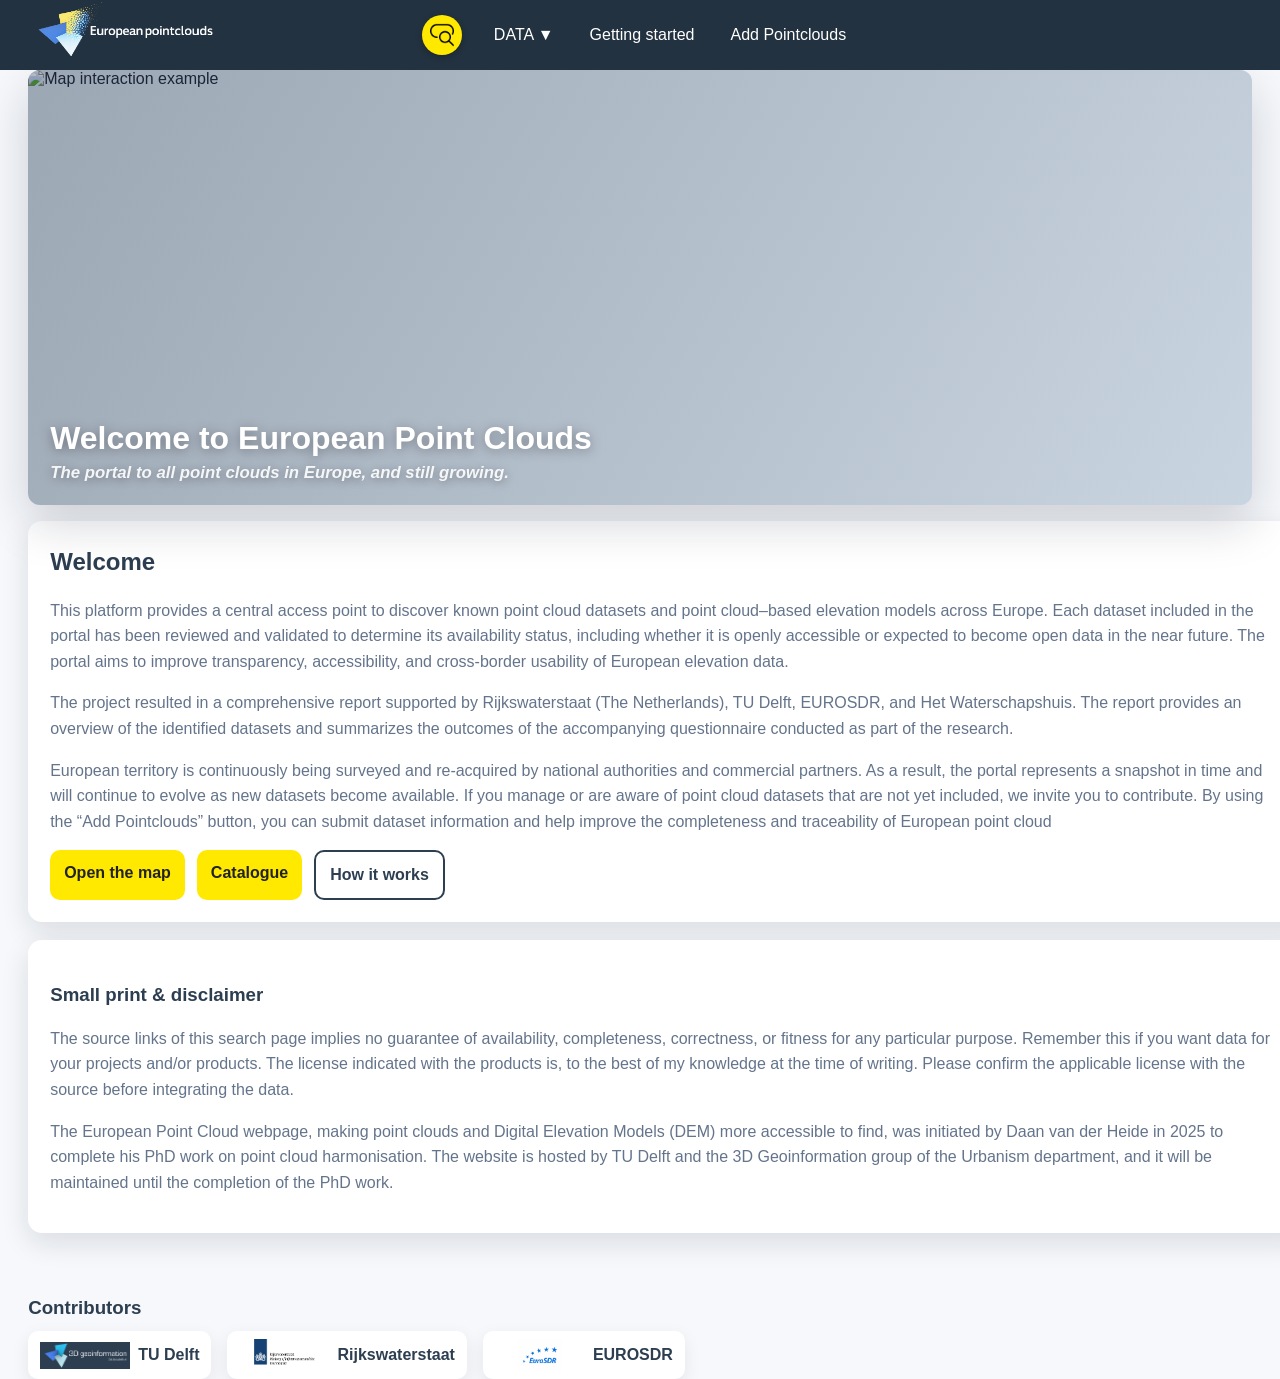
==== website/index.html @ 4a9b35ea "Update data catlogue Teh data catalogue page is now functioning" ====
<!DOCTYPE html>
<html lang="nl">
<head>
  <meta charset="UTF-8">
  <meta name="viewport" content="width=device-width, initial-scale=1">
  <title>European Point Clouds - Home</title>
  <link rel="icon" type="image/x-icon" href="assets/images/european_pointclouds_icon.ico">
  <link rel="stylesheet" href="assets/css/styles.css">
</head>
<body class="home-page">
  <div id="tabs">
    <div id="tab-left">
      <a id="tab-title" href="index.html" aria-label="European Point Clouds">
        <img class="tab-title-logo" src="assets/images/logo_website.png" alt="European Point Clouds">
      </a>
    </div>
    <div id="tab-buttons">
      <div id="tab-search">
        <button id="tocSearchToggle" aria-label="Open search"></button>
        <input id="tocSearch" placeholder="Search for a point cloud in a country, province or city" />
      </div>
      <button id="tab-data">DATA ▼</button>
      <a id="tab-info" href="getting-started.html">Getting started</a>
      <a id="tab-help" href="contribute.html" target="_blank" rel="noopener noreferrer" title="fill in the MSForm and help us grow">Add Pointclouds</a>
    </div>
    <div id="mobile-controls" aria-label="Mobile navigation controls">
      <button id="mobileMenuToggle" aria-label="Open navigation menu"></button>
      <button id="mobileSearchToggle" aria-label="Open search"></button>
    </div>
    <div id="mobileMenu">
      <a href="catalogue.html">Data</a>
      <a href="getting-started.html">Getting started</a>
      <a href="contribute.html" target="_blank" rel="noopener noreferrer">Add Pointclouds</a>
    </div>
    <div id="mobileSearchOverlay" aria-hidden="true">
      <div id="mobileSearchCard">
        <p>Start search for clouds</p>
        <input id="mobileSearchInput" type="text" placeholder="Start search for clouds" autocomplete="off" />
        <div id="mobileSearchHint"></div>
      </div>
    </div>
  </div>
  <div id="dataMenu">
    <a href="map.html?skipIntro=1">PC on the map</a>
    <a href="catalogue.html">PC in the catalogue</a>
  </div>

  <section class="hero">
    <div class="banner" aria-label="Image carousel">
      <img id="bannerImage" src="assets/images/Banner_index/Helmond_AHN5.png" alt="Map interaction example">
      <div class="banner-overlay">
        <div>
          <h1 class="banner-title">Welcome to European Point Clouds</h1>
          <p class="banner-subtitle">The portal to all point clouds in Europe, and still growing.</p>
        </div>
      </div>
      <div class="banner-dots" id="bannerDots"></div>
      <div class="banner-controls">
        <button id="bannerPrev" aria-label="Previous image">Prev</button>
        <button id="bannerNext" aria-label="Next image">Next</button>
      </div>
    </div>
  </section>

  <section class="content">
    <div class="card">
      <h2>Welcome</a></h2>
      <p class="muted">
    This platform provides a central access point to discover known point cloud datasets and point cloud–based elevation models across Europe.

    Each dataset included in the portal has been reviewed and validated to determine its availability status, including whether it is openly accessible or expected to become open data in the near future. The portal aims to improve transparency, accessibility, and cross-border usability of European elevation data.
 <p class="muted">
    The project resulted in a comprehensive report supported by Rijkswaterstaat (The Netherlands), TU Delft, EUROSDR, and Het Waterschapshuis. The report provides an overview of the identified datasets and summarizes the outcomes of the accompanying questionnaire conducted as part of the research.
         </p> <p class="muted">
    European territory is continuously being surveyed and re-acquired by national authorities and commercial partners. As a result, the portal represents a snapshot in time and will continue to evolve as new datasets become available.

    If you manage or are aware of point cloud datasets that are not yet included, we invite you to contribute. By using the “Add Pointclouds” button, you can submit dataset information and help improve the completeness and traceability of European point cloud

      </p>
      <div class="cta-row">
        <a class="cta" href="map.html?skipIntro=1">Open the map</a>
        <a class="cta" href="catalogue.html">Catalogue</a>
        <a class="cta secondary" href="getting-started.html">How it works</a>
      </div>
    </div>

    <div class="card">
      <h3>Small print &amp; disclaimer</h3>
      <p class="muted">
        The source links of this search page implies no guarantee of availability, completeness, correctness, or fitness for any
        particular purpose. Remember this if you want data for your projects and/or products. The license indicated with the
        products is, to the best of my knowledge at the time of writing. Please confirm the applicable license with the
        source before integrating the data.
      </p>
      <p class="muted">
        The European Point Cloud webpage, making point clouds and Digital Elevation Models (DEM) more accessible to find,
        was initiated by Daan van der Heide in 2025 to complete his PhD work on point cloud harmonisation. The website is
        hosted by TU Delft and the 3D Geoinformation group of the Urbanism department, and it will be maintained until the
        completion of the PhD work.
      </p>
    </div>
  </section>

  <section class="partners">
    <h3>Contributors</h3>
    <div class="partners-row">
      <a href="https://3d.bk.tudelft.nl/" target="_blank" rel="noopener noreferrer">
        <img src="assets/images/logo_tudelft.png" alt="TU Delft">
        <span>TU Delft</span>
      </a>
      <a href="https://www.rijkswaterstaat.nl/" target="_blank" rel="noopener noreferrer">
        <img src="assets/images/logo_rws.png" alt="Rijkswaterstaat">
        <span>Rijkswaterstaat</span>
      </a>
      <a href="https://www.eurosdr.net/" target="_blank" rel="noopener noreferrer">
        <img src="assets/images/logo_eurosdr.png" alt="EuroSDR">
        <span>EUROSDR</span>
      </a>
    </div>
  </section>

  <script src="assets/js/scripts.js"></script>
</body>
</html>
---- website/assets/css/styles.css ----
html,
body {
  height: 100%;
  margin: 0;
  font-family: 'Roboto', sans-serif;
  background: #f6f8fb;
}

body.home-page {
  background: #f6f8fb;
}

#toc,
#sidebar,
#helpModal,
#infoPanel {
  top: 70px;
  /* overal gelijk */
}

.panel {
  position: fixed;
  top: 48px;
  right: 12px;
  background: #2c3e50;
  color: #fff;
  padding: 16px;
  border-radius: 8px;
  box-shadow: 0 4px 20px rgba(0, 0, 0, 0.3);
  overflow-y: auto;
  display: none;
  z-index: 1001;
}

#logo-container {
  position: fixed;
  top: 12px;
  left: 12px;
  z-index: 2000;
}

#logo {
  height: 48px;
  width: auto;
}

#logo-bar {
  position: fixed;
  top: 12px;
  left: 12px;
  z-index: 2000;
  display: flex;
  align-items: center;
  gap: 12px;
  background: #233240;
  padding: 8px 12px;
  border-radius: 8px;
  box-shadow: 0 4px 20px rgba(0, 0, 0, 0.3);
}

/* Visibility utility classes */
.show {
  display: block !important;
}

.hide {
  display: none !important;
}

/* TOC specific styles */
#toc-country {
  display: block;
}

#toc-region {
  display: none;
}

/* Divider lines - controlled by JavaScript */
#dividerLine {
  display: none;
}

#regionDividerLine {
  display: none;
}


#regionFilterBtns {
  margin-bottom: 14px;
}

#regionOverviewBtn {
  margin-top: 18px;
}

/* Category color spans */
.category-region {
  color: #A7C1D9;
  font-weight: bold;
}

.category-pointcloud {
  color: #A9B689;
  font-weight: bold;
}

.category-dem {
  color: #D4602A;
  font-weight: bold;
}

.category-no-info {
  color: #ffcccc;
  font-weight: bold;
  background: #2c3e50;
  padding: 8px 12px;
  border-radius: 8px;
  box-shadow: 0 4px 20px rgba(0, 0, 0, 0.3);
}

/* Fullscreen background overlay */
#introModal {
  display: flex;
  justify-content: center;
  align-items: center;
  flex-direction: column;
  position: fixed;
  top: 0;
  left: 0;
  width: 100vw;
  height: 100vh;
  background: rgba(44, 62, 80, 0.85);
  z-index: 2000;
}

/* White content box inside the modal */
#introModal .intro-content {
  background: #fff;
  color: #2c3e50;
  padding: 24px;
  border-radius: 12px;
  max-width: 600px;
  width: 90%;
  line-height: 1.5;
  box-shadow: 0 8px 40px rgba(0, 0, 0, 0.4);
  overflow-y: auto;
  max-height: 80vh;
}

#introModal h3 {
  margin-top: 0;
}

#introModal h4 {
  margin-top: 1em;
}

#introModal button {
  display: inline-block;
  /* button only as wide as content */
  margin: 16px auto 0 auto;
  /* auto left/right centers it */
  text-align: center;
  /* make sure text stays centered */
  padding: 10px 20px;
  font-size: 1rem;
  font-weight: bold;
  background: #ffe900;
  border: none;
  border-radius: 8px;
  cursor: pointer;
  transition: background 0.2s ease;
}

#introModal button:hover {
  background: #ffef33;
}

#toc {
  display: none !important;
  position: fixed;
  left: 0;
  width: 370px;
  background: #2c3e50;
  color: #fff;
  padding: 24px 20px 24px 24px;
  border-radius: 0 14px 14px 0;
  z-index: 1002;
  box-shadow: 0 4px 20px rgba(0, 0, 0, 0.3);
  max-height: calc(90vh - 70px);
  /* limits height relative to window */
  overflow-y: auto;
  /* enables scrolling */
  box-sizing: border-box;
  /* padding stays inside width */
}

/* Logos inside the TOC */
#toc-logos {
  display: flex;
  justify-content: flex-start;
  align-items: center;
  gap: 12px;
  margin-bottom: 16px;
}

#toc-logos img {
  height: 36px;
  width: auto;
  cursor: pointer;
  transition: transform 0.2s ease;
}

#toc-logos img#logo {
  height: 48px;
  /* bigger site logo */
  margin-right: 12px;
}

#helpModal {
  width: 25%;
  max-height: calc(90vh - 48px);
  right: 12px;
  top: 70px;
  background: #2c3e50;
  /* <-- witte achtergrond */
  color: #fff;
  /* tekst zwart maken */
  padding: 24px;
  /* wat lucht rondom */
  border-radius: 12px;
  box-shadow: 0 8px 40px rgba(0, 0, 0, 0.3);
}

#helpModal a {
  color: #fff;
  /* wit */
  font-weight: bold;
  /* vetgedrukt */
  text-decoration: underline;
}

#helpModal a:visited,
#helpModal a:active,
#helpModal a:hover {
  color: #fff;
  /* blijft wit in alle staten */
}

#contributors-label {
  font-size: 0.75rem;
  /* kleiner */
  color: #fff;
  /* wit */
  text-align: center;
  /* netjes onder de logo’s */
  margin-top: 4px;
  /* beetje ruimte erboven */
  opacity: 0.8;
  /* iets subtieler */
}

#toc-logos img:hover {
  transform: scale(1.1);
}

#toc h2 {
  font-size: 2.2rem;
  margin-top: 0;
  margin-bottom: 14px;
  text-align: center;
}

#toc input {
  width: 100%;
  border-radius: 8px;
  margin-bottom: 20px;
  padding: 12px;
  font-size: 1.1rem;
  background: #fff;
  color: #222;
  border: none;
  outline: none;
  font-family: inherit;
  box-sizing: border-box;
}

#toc h3 {
  margin: 8px 0 18px 0;
  font-size: 1.2rem;
  font-weight: bold;
  color: #ffe900;
  letter-spacing: 0.02em;
  text-align: center;
  /* titel in het midden */
}

.legend-categories {
  display: none;
  flex-wrap: nowrap;
  /* alle vier op één rij */
  gap: 12px;
  /* gelijke ruimte ertussen */
  margin-bottom: 22px;
}

.legend-btn {
  flex: 1;
  /* alle knoppen even breed */
  display: flex;
  flex-direction: column;
  /* kleur boven, tekst eronder */
  align-items: center;
  /* alles gecentreerd */
  justify-content: center;
  gap: 6px;
  /* ruimte tussen kleur en tekst */
  font-size: 1rem;
  font-weight: 600;
  padding: 12px 0;
  border-radius: 8px;
  border: none;
  cursor: pointer;
  background: #242a34;
  color: #fff;
  outline: 2px solid transparent;
  transition: background 0.15s, outline 0.15s;
}

.legend-btn.active,
.legend-btn:focus {
  background: #444;
  outline: 2px solid #ffe900;
}

.legend-btn[data-color]::before {
  content: "";
  width: 20px;
  height: 20px;
  border-radius: 4px;
  background: var(--cat-color, #bbb);
  border: 2px solid #fff;
  box-shadow: 0 0 0 1px #111;
}

.legend-btn:hover::before {
  border-color: #ffe900;
  /* Rijkswaterstaat-geel */
}

.legend-btn.home-btn {
  flex-direction: column;
  gap: 4px;
}

.legend-btn.home-btn::before {
  content: "🏠";
  /* huis-icoon, kan je ook vervangen door een img */
  font-size: 1.4rem;
  line-height: 1;
}

.legend-btn.region-btn::before {
  content: "";
  width: 24px;
  height: 24px;
}

.overview-btn {
  display: block;
  width: 100%;
  /* volle breedte van de TOC */
  text-align: center;
  /* tekst in het midden */
  background: #ffe900;
  color: #333;
  font-weight: bold;
  border-radius: 8px;
  padding: 10px 0;
  /* horizontaal padding eruit, zodat het smal blijft */
  border: none;
  cursor: pointer;
  transition: background 0.12s;
  box-sizing: border-box;
}

.legend-btn.overview-home-btn {
  background: #ffe900;
  color: #333;
  font-weight: bold;
}

.legend-btn.overview-home-btn:hover {
  background: #ffef33;
}

.overview-btn:hover {
  background: #ffe666;
}

.divider {
  border-top: 2px dashed #ffe900;
  margin: 22px 0 10px 0;
  text-align: center;
  position: relative;
  font-size: 1rem;
  color: #ffe900;
  letter-spacing: 0.04em;
  opacity: 0.95;
}

.country-list {
  margin: 0;
  padding: 0;
  list-style: none;
  overflow: hidden;
}

.country-item {
  background: rgba(255, 255, 255, 0.08);
  color: #fff;
  margin-bottom: 8px;
  padding: 10px 14px;
  border-radius: 7px;
  font-size: 1.08rem;
  cursor: pointer;
  border-left: 6px solid var(--cat-color, #ffe900);
  opacity: 0;
  max-height: 0;
  transition: all 0.55s cubic-bezier(0.77, 0, 0.175, 1);
  transform: translateY(-20px);
}

.country-item.show {
  opacity: 1;
  max-height: 48px;
  transform: translateY(0);
}

#sidebar {
  right: 12px;
  left: auto;
  width: 40vw;
  min-width: 340px;
  max-width: 800px;
  max-height: calc(90vh - 48px);
  background: #2c3e50;
  color: #fff;
  padding: 24px;
  border-radius: 12px;
  box-shadow: 0 8px 40px rgba(0, 0, 0, 0.40);
  overflow-y: auto;
  display: none;
  z-index: 1002;
  font-size: clamp(0.86rem, 1.1vw, 1.1rem);
  box-sizing: border-box;
}

#sidebar-close {
  position: absolute;
  top: 8px;
  right: 10px;
  width: 30px;
  height: 30px;
  border: 0;
  border-radius: 50%;
  background: rgba(255, 255, 255, 0.15);
  color: #fff;
  font-size: 24px;
  line-height: 1;
  cursor: pointer;
  z-index: 2;
  pointer-events: auto;
}

#sidebar-close:hover {
  background: rgba(255, 255, 255, 0.25);
}

#sidebar a {
  color: #fff;
  font-weight: bold;
  text-decoration: underline;
  word-break: break-all;
}

#sidebar-header {
  display: flex;
  justify-content: space-between;
  align-items: center;
  margin-bottom: 12px;
  position: relative;
}

#sidebar-header h3 {
  margin: 0;
  font-weight: bold;
  font-size: 20px;
  color: white;
  flex: 1 1 auto;
  line-height: 1.2;
  overflow: hidden;
  text-overflow: ellipsis;
  white-space: nowrap;
}

.info-banner {
  position: relative;
  border-radius: 10px;
  overflow: hidden;
  margin-bottom: 12px;
  background: #1f2937;
}

.info-banner::after {
  content: "";
  position: absolute;
  inset: 0;
  background: linear-gradient(to top, rgba(0, 0, 0, 0.58), rgba(0, 0, 0, 0.12) 55%, rgba(0, 0, 0, 0.08));
  pointer-events: none;
}

.info-banner .info-banner-flag {
  display: block;
  width: 100%;
  height: 170px;
  object-fit: fill;
  object-position: center;
  background: transparent;
}

.info-banner-title {
  position: absolute;
  left: 14px;
  right: 14px;
  bottom: 12px;
  z-index: 1;
  color: #fff;
  font-size: clamp(1rem, 1.1vw + 0.7rem, 1.35rem);
  font-weight: 800;
  line-height: 1.2;
  text-shadow: 0 2px 6px rgba(0, 0, 0, 0.6);
}

.info-banner-nav {
  position: absolute;
  inset: 0;
  display: flex;
  align-items: center;
  justify-content: space-between;
  padding: 0 10px;
  z-index: 2;
  pointer-events: none;
}

.info-banner-btn {
  width: 36px;
  height: 36px;
  border-radius: 999px;
  border: 1px solid rgba(255, 255, 255, 0.35);
  background: rgba(0, 0, 0, 0.34);
  color: #fff;
  font-size: 26px;
  line-height: 1;
  display: inline-flex;
  align-items: center;
  justify-content: center;
  cursor: pointer;
  pointer-events: auto;
  backdrop-filter: blur(2px);
}

.info-banner-btn:hover {
  background: rgba(0, 0, 0, 0.5);
}

#info .info-intro {
  margin: 0 0 12px;
  color: #d8e2ee;
  line-height: 1.5;
}

#info .info-intro p {
  margin: 0;
}

#info .info-sections {
  display: grid;
  gap: 10px;
  grid-template-columns: repeat(2, minmax(0, 1fr));
}

#info .info-card:last-child {
  grid-column: 1 / -1;
}

#info .info-card {
  background: linear-gradient(180deg, rgba(255, 255, 255, 0.08), rgba(255, 255, 255, 0.04));
  border: 1px solid rgba(255, 255, 255, 0.12);
  border-radius: 12px;
  padding: 10px 12px;
}

#info .info-card h4 {
  margin: 0 0 8px;
  font-size: clamp(0.78rem, 0.95vw, 0.98rem);
  color: #f1f6ff;
}

#info .info-row {
  display: flex;
  align-items: center;
  justify-content: space-between;
  gap: 10px;
  padding: 7px 0;
  border-top: 1px solid rgba(255, 255, 255, 0.1);
}

#info .info-row:first-of-type {
  border-top: 0;
  padding-top: 0;
}

#info .info-row span {
  color: #b7c7d8;
  font-weight: 600;
  font-size: clamp(0.76rem, 0.9vw, 1rem);
}

#info .info-row strong {
  color: #ffffff;
  font-weight: 700;
  text-align: right;
  font-size: clamp(0.76rem, 0.9vw, 1rem);
}

#info .info-year-nav {
  display: flex;
  align-items: center;
  justify-content: flex-end;
  gap: 8px;
  margin-bottom: 8px;
}

#info .info-year-btn {
  width: 28px;
  height: 28px;
  border: 1px solid rgba(255, 255, 255, 0.26);
  border-radius: 999px;
  background: rgba(255, 255, 255, 0.08);
  color: #fff;
  cursor: pointer;
  line-height: 1;
  font-size: 18px;
}

#info .info-year-btn:hover {
  background: rgba(255, 255, 255, 0.16);
}

#info .info-year-label {
  font-weight: 700;
  color: #fff;
  min-width: 48px;
  text-align: center;
}

#info .type-pillset {
  display: flex;
  flex-wrap: wrap;
  justify-content: flex-end;
  gap: 6px;
  max-width: 100%;
}

#info .type-pill {
  display: inline-flex;
  align-items: center;
  justify-content: center;
  padding: 0;
  width: auto !important;
  height: auto !important;
  border-radius: 0 !important;
  background: transparent !important;
  border: 0 !important;
  box-shadow: none !important;
}

#info .type-icon {
  width: 53px;
  height: 53px;
  object-fit: contain;
  display: block;
}

@media (max-width: 760px) {
  #info .info-sections {
    grid-template-columns: 1fr;
  }

  #info .info-card:last-child {
    grid-column: auto;
  }
}

#map {
  position: absolute;
  top: 0;
  right: 0;
  bottom: 0;
  left: 0;
}

#tabs {
  display: flex;
  align-items: center;
  justify-content: center;
  gap: 16px;
  background: #233240;
  padding: 15px 16px;
  position: fixed;
  top: 0;
  width: 100%;
  z-index: 1003;
  box-sizing: border-box;
  flex-wrap: nowrap;
}

#tab-left {
  display: flex;
  align-items: center;
  gap: 12px;
  flex: 0 0 auto;
  min-width: 0;
  position: absolute;
  left: 16px;
}

#tab-title {
  color: #fff;
  font-size: 1.4rem;
  font-weight: bold;
  white-space: nowrap;
  font-style: italic;
  flex: 0 0 auto;
  text-decoration: none;
  display: inline-flex;
  align-items: center;
  line-height: 1;
  height: 55px;
}

.tab-title-logo {
  display: block;
  width: 200px;
  height: auto;
}

#tab-title.hidden {
  visibility: hidden;
}

#tab-spacer {
  display: none;
}

#tab-buttons {
  display: flex;
  gap: 12px;
  align-items: center;
  flex: 0 0 auto;
  flex-wrap: nowrap;
  white-space: nowrap;
}

#mobile-controls {
  display: none;
  align-items: center;
  gap: 8px;
  margin-left: auto;
}

#mobile-controls button {
  width: 40px;
  height: 40px;
  border: 0;
  border-radius: 8px;
  cursor: pointer;
  padding: 0 !important;
}

#mobileMenuToggle {
  background: #ffe900 !important;
  position: relative;
}

#mobileMenuToggle::before {
  content: "";
  position: absolute;
  left: 10px;
  right: 10px;
  top: 12px;
  height: 2px;
  background: #222;
  box-shadow: 0 6px 0 #222, 0 12px 0 #222;
}

#mobileSearchToggle {
  background: #ffe900 url("../images/search_icon.png") center/22px 22px no-repeat !important;
}

#mobileMenu {
  display: none;
  position: absolute;
  right: 10px;
  top: 56px;
  background: #2c3e50;
  border-radius: 10px;
  box-shadow: 0 8px 24px rgba(0, 0, 0, 0.35);
  z-index: 1700;
  min-width: 220px;
  padding: 8px;
}

#mobileMenu.open {
  display: block;
}

#mobileMenu a {
  display: block;
  padding: 10px 12px;
  border-radius: 8px;
  color: #fff;
  text-decoration: none;
  font-weight: 700;
}

#mobileMenu a:hover {
  background: rgba(255, 255, 255, 0.12);
}

#mobileSearchOverlay {
  display: none;
  position: fixed;
  inset: 0;
  background: rgba(15, 23, 42, 0.58);
  z-index: 2100;
}

#mobileSearchOverlay.open {
  display: flex;
  align-items: flex-start;
  justify-content: center;
  padding-top: 72px;
}

#mobileSearchCard {
  width: min(92vw, 360px);
  margin: 0;
  background: #ffffff;
  border-radius: 12px;
  padding: 14px;
  box-shadow: 0 8px 24px rgba(0, 0, 0, 0.28);
}

#mobileSearchCard p {
  margin: 0 0 10px;
  color: #0f172a;
  font-weight: 700;
}

#mobileSearchInput {
  width: 100%;
  height: 42px;
  border: 1px solid #cbd5e1;
  border-radius: 8px;
  padding: 10px 12px;
  box-sizing: border-box;
  font-size: 0.95rem;
  background: #ffffff;
  color: #0f172a;
}

#mobileSearchHint {
  margin-top: 8px;
  min-height: 18px;
  color: #b91c1c;
  font-size: 0.85rem;
}

#tabs button,
#tabs a {
  color: #fff;
  background: none;
  border: none;
  padding: 6px 12px;
  font-size: 1rem;
  cursor: pointer;
  flex: 0 0 auto;
  white-space: nowrap;
  font-family: inherit;
  text-decoration: none;
}

/* Data dropdown */
#dataMenu {
  position: absolute;
  top: 0;
  left: 0;
  background: #2c3e50;
  color: #fff;
  padding: 14px;
  border-radius: 10px;
  box-shadow: 0 8px 24px rgba(0, 0, 0, 0.35);
  display: none;
  z-index: 1600;
  min-width: max-content;
}

#dataMenu button,
#dataMenu a {
  display: block;
  width: 100%;
  box-sizing: border-box;
  text-align: left;
  background: #ffe900;
  color: #222;
  border: none;
  border-radius: 8px;
  padding: 10px 12px;
  font-weight: 700;
  line-height: 1.25;
  white-space: nowrap;
  text-decoration: none;
  cursor: pointer;
  margin-bottom: 8px;
}

#dataMenu button:last-child,
#dataMenu a:last-child {
  margin-bottom: 0;
}

#tab-search {
  position: relative;
  display: flex;
  align-items: center;
  width: 40px;
  height: 40px;
  margin: 0 8px 0 0;
}

#tocSearchToggle {
  flex: 0 0 40px;
  width: 40px;
  height: 40px;
  border-radius: 50%;
  border: none;
  cursor: pointer;
  background: #ffe900 url("../images/search_icon.png") center/24px 24px no-repeat !important;
  box-shadow: 0 2px 6px rgba(0, 0, 0, 0.25);
  margin: 0;
  padding: 0 !important;
  display: inline-block;
}

#tocSearch {
  display: none;
  position: fixed;
  width: 320px;
  height: 40px;
  border-radius: 8px;
  padding: 10px 12px 10px 12px;
  font-size: 1rem;
  background: #fff;
  color: #222;
  border: none;
  outline: none;
  font-family: inherit;
  box-sizing: border-box;
  box-shadow: 0 2px 8px rgba(0, 0, 0, 0.2);
  z-index: 2000;
}

#tab-search.open #tocSearch {
  display: block;
}

#tocSearch.mobile-open {
  display: block !important;
  position: fixed !important;
  top: 62px !important;
  left: 10px !important;
  right: 10px !important;
  width: calc(100vw - 20px) !important;
  z-index: 2200 !important;
}

.info-step {
  display: flex;
  flex-wrap: wrap;
  gap: 16px;
  margin-bottom: 28px;
  align-items: flex-start;
}

.info-text {
  flex: 1 1 55%;
  min-width: 240px;
}

.info-gif img {
  max-width: 100%;
  border-radius: 8px;
  box-shadow: 0 2px 8px rgba(0, 0, 0, 0.4);
}

#tabs button.active {
  border-bottom: 2px solid #fff;
}

.toc-category-btn {
  flex: 0 0 auto;
  padding: 4px 8px;
  margin: 2px;
  font-size: 0.8rem;
  background: #444;
  color: #fff;
  border: none;
  border-radius: 4px;
  cursor: pointer;
}

.toc-category-btn:hover {
  background: #666;
}

li {
  padding: 8px 0;
  cursor: pointer;
}

li:hover {
  text-decoration: none;
}

#infoPanel {
  display: none;
  position: fixed;
  /* make sure it floats like the other panels */
  left: 12px;
  /* adjust this to move it lower */
  width: 42vw;
  min-width: 340px;
  max-width: 860px;
  max-height: calc(90vh - 90px);
  /* match the new top value */
  background: #2c3e50;
  /* match sidebar style if you want */
  color: #fff;
  padding: 24px;
  border-radius: 12px;
  box-shadow: 0 8px 40px rgba(0, 0, 0, 0.40);
  overflow-y: auto;
  z-index: 1002;
  font-size: 1.1rem;
  box-sizing: border-box;
}

li {
  padding: 8px 0;
  cursor: default;
  /* geen klik-handje meer */
  text-decoration: none;
  /* geen underline */
}

li a {
  cursor: pointer;
  text-decoration: underline;
  color: #fff;
  /* of je eigen kleur */
}

li a:hover {
  text-decoration: underline;
  /* blijft klassiek link-gedrag */
}

#logo-bar-bottom {
  position: fixed;
  bottom: 12px;
  left: 12px;
  z-index: 2000;
  display: flex;
  align-items: center;
  justify-content: center;
  gap: 6px;
  /* kleine afstand */
  background: #2c3e50;
  padding: 6px 8px;
  border-radius: 8px;
  box-shadow: 0 4px 20px rgba(0, 0, 0, 0.3);
}

#logo-bar-bottom img {
  width: 70px;
  /* vaste breedte */
  height: 40px;
  /* vaste hoogte */
  object-fit: contain;
  /* behoud verhoudingen binnen dat vlak */
  background: #fff;
  /* evt. standaard achtergrond */
  padding: 2px;
  border-radius: 4px;
}

#logo-bar-bottom img:hover {
  transform: scale(1.1);
}

#logo-bar-bottom a#logo-tudelft img {
  background: #fff !important;
}

#logo-bar-bottom a#logo-eurosdr img {
  background: #005bbb !important;
}

#logo-bar-bottom a#logo-rws img {
  background: #ffe900 !important;
}

/* used for differnet devices */
@media (max-width: 768px) {
  #tabs {
    position: fixed;
    top: 0;
    left: 0;
    right: 0;
    padding: 12px;
    flex-wrap: wrap;
    gap: 8px;
  }

  #tab-left {
    order: 1;
    width: 100%;
    gap: 8px;
    position: static;
    left: auto;
  }

  #tab-search {
    order: 2;
    width: auto;
    height: auto;
    margin: 0;
  }

  #tab-buttons {
    order: 3;
    width: 100%;
    justify-content: flex-start;
    gap: 12px;
    flex-wrap: wrap;
  }

  #tocSearch {
    position: static;
    display: block;
    width: 100%;
    max-width: none;
    padding-left: 46px;
    box-shadow: none;
  }

  #toc,
  #sidebar,
  #helpModal,
  #infoPanel {
    position: fixed;
    left: 0;
    right: 0;
    width: 100%;
    top: auto;
    bottom: 0;
    max-height: 65vh;
    border-radius: 12px 12px 0 0;
    box-sizing: border-box;
  }

  #toc {
    max-height: 60vh;
  }

  .legend-categories {
    flex-wrap: wrap;
    gap: 8px;
  }

  #tabs button,
  .legend-btn,
  .overview-btn {
    padding: 10px 12px;
    font-size: 0.92rem;
  }

  #logo-bar,
  #logo-bar-bottom {
    display: none;
  }

  #tabs {
    padding: 8px 10px;
    gap: 8px;
    flex-wrap: nowrap;
    justify-content: space-between;
    align-items: center;
    min-height: 56px;
  }

  #tab-left {
    width: auto;
    position: static;
    flex: 0 1 auto;
    order: 2;
    margin-left: auto;
  }

  #tab-buttons {
    display: none;
  }

  #mobile-controls {
    display: flex;
    order: 1;
    margin-left: 0;
  }

  #mobileMenu {
    top: 52px;
    left: 10px;
    right: auto;
  }

  #tab-title .tab-title-logo {
    width: 150px;
  }

  #tab-title .tab-title-logo {
    content: url("../images/logo_website_mobile.png");
    width: 44px;
    height: 44px;
    object-fit: contain;
  }

  .map-page #toc,
  .map-page #sidebar,
  .map-page #helpModal,
  .map-page #infoPanel {
    max-height: 72vh;
    padding: 14px;
  }

  .map-page #sidebar {
    min-width: 0;
    max-width: none;
    width: 100%;
  }

  .map-page .info-banner .info-banner-flag {
    height: 130px;
  }

  .map-page .info-banner-title {
    font-size: clamp(0.92rem, 3.6vw, 1.1rem);
    left: 10px;
    right: 10px;
    bottom: 8px;
  }

  .map-page #info .info-sections {
    grid-template-columns: 1fr !important;
  }

  .map-page #info .info-card:last-child {
    grid-column: auto !important;
  }

  .map-page #info .info-row {
    align-items: flex-start;
    flex-wrap: wrap;
    gap: 4px 8px;
  }

  .map-page #info .info-row span,
  .map-page #info .info-row strong {
    font-size: clamp(0.75rem, 3vw, 0.92rem);
    min-width: 0;
    line-height: 1.25;
  }

  .map-page #info .info-row strong {
    text-align: left;
    overflow-wrap: anywhere;
  }

  .map-page #info .type-pillset {
    justify-content: flex-start;
  }

  .map-page #info .type-icon {
    width: 36px;
    height: 36px;
  }
}

@media (max-width: 430px) {
  .map-page #sidebar {
    font-size: 0.78rem;
  }

  .map-page .info-banner-title {
    font-size: 0.9rem;
  }

  .map-page #info .info-card h4 {
    font-size: 0.82rem;
  }

  .map-page #info .info-row span,
  .map-page #info .info-row strong {
    font-size: 0.8rem;
  }
}

.legend-bookmark {
  position: fixed;
  right: 12px;
  bottom: 0;
  /* plak tegen onderkant aan */
  z-index: 1500;
  display: flex;
  align-items: flex-end;
  gap: 0;
}


#legend-toggle {
  width: 140px;
  height: 44px;
  border-radius: 12px 12px 0 0;
  background: #2c3e50;
  color: #fff;
  border: none;
  cursor: pointer;
  font-weight: 700;
  letter-spacing: 0.5px;
  box-shadow: 0 4px 12px rgba(0, 0, 0, 0.3);
}

#legend-toggle::after {
  content: "Legend";
  writing-mode: horizontal-tb;
  transform: none;
  font-weight: bold;
}

#legend-panel {
  position: absolute;
  right: 0;
  bottom: 0;
  /* align bottom of panel with bottom of page via bookmark */
  width: 240px;
  background: #2c3e50;
  color: #fff;
  border-radius: 12px 12px 0 0;
  padding: 14px;
  box-shadow: 0 6px 24px rgba(0, 0, 0, 0.4);
  z-index: 1501;
  transform: translateY(110%);
  transition: transform 0.2s ease, opacity 0.2s ease;
  opacity: 0;
}

.legend-bookmark:not(.open) #legend-panel {
  display: none;
}

.legend-bookmark.open #legend-panel {
  display: block;
  transform: translateY(0);
  opacity: 1;
}

.legend-bookmark.open #legend-toggle {
  display: none;
}

.legend-header {
  display: flex;
  justify-content: space-between;
  align-items: center;
  font-weight: bold;
  margin-bottom: 10px;
}

.legend-actions {
  display: inline-flex;
  align-items: center;
  gap: 6px;
}

.legend-icon-btn {
  width: 24px;
  height: 24px;
  border: 1px solid rgba(255, 255, 255, 0.35);
  border-radius: 6px;
  background: rgba(255, 255, 255, 0.08);
  color: #fff;
  cursor: pointer;
  display: inline-flex;
  align-items: center;
  justify-content: center;
  line-height: 1;
  padding: 0;
  position: relative;
}

.legend-icon-btn:hover {
  background: rgba(255, 255, 255, 0.18);
}

.legend-icon-btn[data-tip]:hover::after {
  content: attr(data-tip);
  position: absolute;
  right: 0;
  top: 28px;
  white-space: nowrap;
  background: rgba(15, 23, 42, 0.92);
  color: #fff;
  border-radius: 6px;
  font-size: 11px;
  padding: 4px 6px;
  z-index: 5;
}

.legend-list {
  list-style: none;
  padding: 0;
  margin: 0;
}

.legend-list li {
  display: flex;
  align-items: center;
  gap: 10px;
  padding: 8px;
  cursor: pointer;
  border-radius: 6px;
}

.legend-list li:hover {
  background: rgba(255, 255, 255, 0.1);
}

#legendColorModeBtn.active {
  background: #ffe900;
  color: #222;
  border-color: #ffe900;
}

.swatch {
  width: 18px;
  height: 18px;
  border-radius: 4px;
}

.swatch.pc {
  background: #1B9E77;
}

.swatch.dem {
  background: #0072B2;
}

.swatch.region {
  background: #9CA3AF;
}

.swatch.noinfo {
  background: #7F7F7F;
}

#helpModal button {
  display: inline-block;
  /* button only as wide as content */
  margin: 16px auto 0 auto;
  /* auto left/right centers it */
  text-align: center;
  /* make sure text stays centered */
  padding: 10px 20px;
  font-size: 1rem;
  font-weight: bold;
  background: #ffe900;
  border: none;
  border-radius: 8px;
  cursor: pointer;
  transition: background 0.2s ease;
}

#helpModal button:hover {
  background: #f8ec61;
}

/* Catalogue page specific styles */
.catalogue-page {
  background: #f6f8fb;
  color: #1e293b;
  padding-top: 64px;
}

.catalogue-page main {
  max-width: 960px;
  margin: 32px auto;
  padding: 0 18px;
}

.catalogue-page p {
  line-height: 1.5;
  color: #475569;
}

.catalogue-page h1 {
  margin: 0 0 10px;
  color: #1e293b;
}

.catalogue-table-wrap {
  margin-top: 16px;
  background: #fff;
  border-radius: 12px;
  box-shadow: 0 6px 18px rgba(15, 23, 42, 0.08);
  overflow: auto;
}

.catalogue-table {
  width: 100%;
  border-collapse: collapse;
  min-width: 920px;
}

.catalogue-table th,
.catalogue-table td {
  text-align: left;
  padding: 11px 12px;
  border-bottom: 1px solid #e2e8f0;
  vertical-align: top;
}

.catalogue-table th {
  background: #f1f5f9;
  color: #334155;
  font-weight: 700;
  position: sticky;
  top: 0;
  z-index: 1;
}

.catalogue-table td {
  color: #0f172a;
}

.catalogue-table td a {
  color: #0369a1;
  font-weight: 700;
  text-decoration: none;
}

.catalogue-table td a:hover {
  text-decoration: underline;
}

.catalogue-page .note {
  margin-top: 18px;
  padding: 14px;
  border-radius: 10px;
  background: #fff;
  box-shadow: 0 6px 18px rgba(15, 23, 42, 0.08);
}

/* Mobile responsive adjustments for catalogue */
@media (max-width: 768px) {
  .catalogue-page {
    padding-top: 92px;
  }

  #tabs {
    flex-wrap: wrap;
    gap: 8px;
  }

  #tab-left {
    width: 100%;
    gap: 8px;
    position: static;
    left: auto;
  }

  #tab-search {
    order: 2;
    width: auto;
    height: auto;
    margin: 0;
  }

  #tab-buttons {
    width: 100%;
    justify-content: flex-start;
    flex-wrap: wrap;
  }

  #tocSearch {
    position: static;
    display: block;
    width: 100%;
    max-width: none;
    padding-left: 46px;
    box-shadow: none;
  }
}

/* Getting Started page specific styles */
.getting-started-page {
  --bg: #2c3e50;
  --card: #f8fafc;
  --text: #1e293b;
  --muted: #64748b;
  --accent: #ffe900;
  
  background: linear-gradient(135deg, #e7edf5 0%, #f6f8fb 100%);
  color: var(--text);
  padding-top: 64px;
}

.getting-started-page main {
  max-width: 1080px;
  margin: 32px auto 64px auto;
  padding: 0 18px;
  display: grid;
  gap: 18px;
}

.getting-started-page .card {
  background: var(--card);
  border-radius: 12px;
  box-shadow: 0 8px 28px rgba(15, 23, 42, 0.12);
  padding: 18px 18px 12px 18px;
  display: grid;
  gap: 12px;
  grid-template-columns: minmax(0, 1fr) 280px;
  align-items: center;
}

.getting-started-page .card h2 {
  margin: 0;
  font-size: 1.1rem;
  color: var(--bg);
}

.getting-started-page .card p {
  margin: 6px 0 0 0;
  color: var(--muted);
  line-height: 1.5;
}

.getting-started-page .media {
  justify-self: end;
}

.getting-started-page .media img {
  max-width: 100%;
  border-radius: 10px;
  box-shadow: 0 4px 18px rgba(15, 23, 42, 0.16);
}

/* Mobile responsive adjustments for getting started */
@media (max-width: 768px) {
  .getting-started-page {
    padding-top: 92px;
  }

  .getting-started-page main {
    margin-top: 22px;
  }

  .getting-started-page .card {
    grid-template-columns: 1fr;
  }

  .getting-started-page .media {
    justify-self: start;
  }
}

/* Home page specific styles */
.home-page {
  --bg: #2c3e50;
  --card: #ffffff;
  --text: #1e293b;
  --muted: #64748b;
  --accent: #ffe900;
  
  background: linear-gradient(135deg, #e7edf5 0%, #f6f8fb 100%);
  color: var(--text);
  padding-top: 64px;
  min-height: 100vh;
}

.home-page .hero {
  max-width: 100%;
  margin: 6px 0 16px 0;
  padding: 0 clamp(12px, 2.2vw, 32px);
  display: grid;
  gap: 20px;
}

.home-page .banner {
  position: relative;
  border-radius: 12px;
  overflow: hidden;
  box-shadow: 0 18px 48px rgba(15, 23, 42, 0.18);
  background: #d9e5f0;
  min-height: 320px;
}

.home-page .banner img {
  width: 100%;
  height: clamp(260px, 34vw, 560px);
  object-fit: cover;
  display: block;
  background: #d9e5f0;
  opacity: 1;
  transition: opacity 480ms ease;
}

.home-page .banner img.is-fading {
  opacity: 0.2;
}

.home-page .banner-overlay {
  position: absolute;
  inset: 0;
  background: linear-gradient(120deg, rgba(15, 23, 42, 0.30), rgba(15, 23, 42, 0.08));
  display: flex;
  align-items: flex-end;
  padding: 22px;
  color: #fff;
}

.home-page .banner-title {
  font-size: 2rem;
  font-weight: 800;
  margin: 0;
  text-shadow: 0 2px 12px rgba(0,0,0,0.35);
}

.home-page .banner-subtitle {
  margin: 6px 0 0 0;
  font-size: 1.05rem;
  font-weight: 600;
  font-style: italic;
  color: rgba(255, 255, 255, 0.9);
  text-shadow: 0 2px 10px rgba(0,0,0,0.35);
}

.home-page .banner-controls {
  display: none;
}

.home-page .banner-dots {
  display: none;
}

.home-page .content {
  width: min(1600px, 100%);
  margin: 0 auto 64px auto;
  padding: 0 clamp(12px, 2.2vw, 32px);
  display: grid;
  gap: 18px;
}

.home-page .card {
  background: var(--card);
  border-radius: 14px;
  box-shadow: 0 10px 28px rgba(15, 23, 42, 0.12);
  padding: 22px;
  line-height: 1.6;
}

.home-page .card h2 {
  margin: 0 0 8px 0;
  color: var(--bg);
}

.home-page .card h3 {
  margin: 18px 0 6px 0;
  color: var(--bg);
}

.home-page .muted {
  color: var(--muted);
}

.home-page .inline-link {
  color: var(--bg);
  text-decoration: none;
}

.home-page .inline-link:hover {
  text-decoration: underline;
}

.home-page .cta-row {
  display: flex;
  gap: 12px;
  flex-wrap: wrap;
  margin-top: 14px;
}

.home-page .cta {
  background: var(--accent);
  color: #222;
  font-weight: 700;
  border: none;
  border-radius: 10px;
  padding: 10px 14px;
  text-decoration: none;
  display: inline-block;
}

.home-page .cta.secondary {
  background: #fff;
  border: 2px solid var(--bg);
  color: var(--bg);
}

.home-page .partners {
  width: min(1600px, 100%);
  margin: 0 auto 64px auto;
  padding: 0 clamp(12px, 2.2vw, 32px);
  display: grid;
  gap: 12px;
}

.home-page .partners h3 {
  margin: 0;
  color: var(--bg);
}

.home-page .partners-row {
  display: flex;
  gap: 16px;
  flex-wrap: wrap;
  align-items: center;
}

.home-page .partners-row a {
  display: inline-flex;
  align-items: center;
  gap: 8px;
  text-decoration: none;
  color: var(--bg);
  font-weight: 600;
  background: #fff;
  padding: 8px 12px;
  border-radius: 10px;
  box-shadow: 0 6px 18px rgba(15,23,42,0.08);
}

.home-page .partners-row img {
  width: 90px;
  height: 32px;
  object-fit: contain;
}

/* Mobile responsive adjustments for home page */
@media (max-width: 768px) {
  .home-page {
    padding-top: 92px;
  }

  .home-page .banner img {
    height: 230px;
  }

  .home-page .banner-title {
    font-size: 1.35rem;
  }
}

/* Map page specific styles */
.map-page #toc-country {
  display: block;
}

@media (min-width: 769px) {
  .map-page #sidebar {
    top: 88px;
  }
}

.map-page #categorySearchTitle,
.map-page #dividerLine,
.map-page #toc-region,
.map-page #regionDividerLine {
  display: none;
}

.map-page #regionFilterBtns {
  margin-bottom: 14px;
}

.map-page #regionOverviewBtn {
  margin-top: 18px;
}

/* Dataset category color styles */
.map-page .category-region {
  color: #0072B2;
  font-weight: bold;
}

.map-page .category-pointcloud {
  color: #1B9E77;
  font-weight: bold;
}

.map-page .category-elevation {
  color: #7570B3;
  font-weight: bold;
}

.map-page .category-no-data {
  color: #7F7F7F;
  font-weight: bold;
}

/* Final mobile header alignment override for all pages */
@media (max-width: 768px) {
  #tabs {
    display: flex;
    align-items: center;
    justify-content: space-between;
    flex-wrap: nowrap;
  }

  #mobile-controls {
    order: 1 !important;
    margin-left: 0 !important;
  }

  #tab-left {
    order: 2 !important;
    margin-left: auto !important;
    margin-right: 8px !important;
    width: auto !important;
    position: static !important;
  }
}
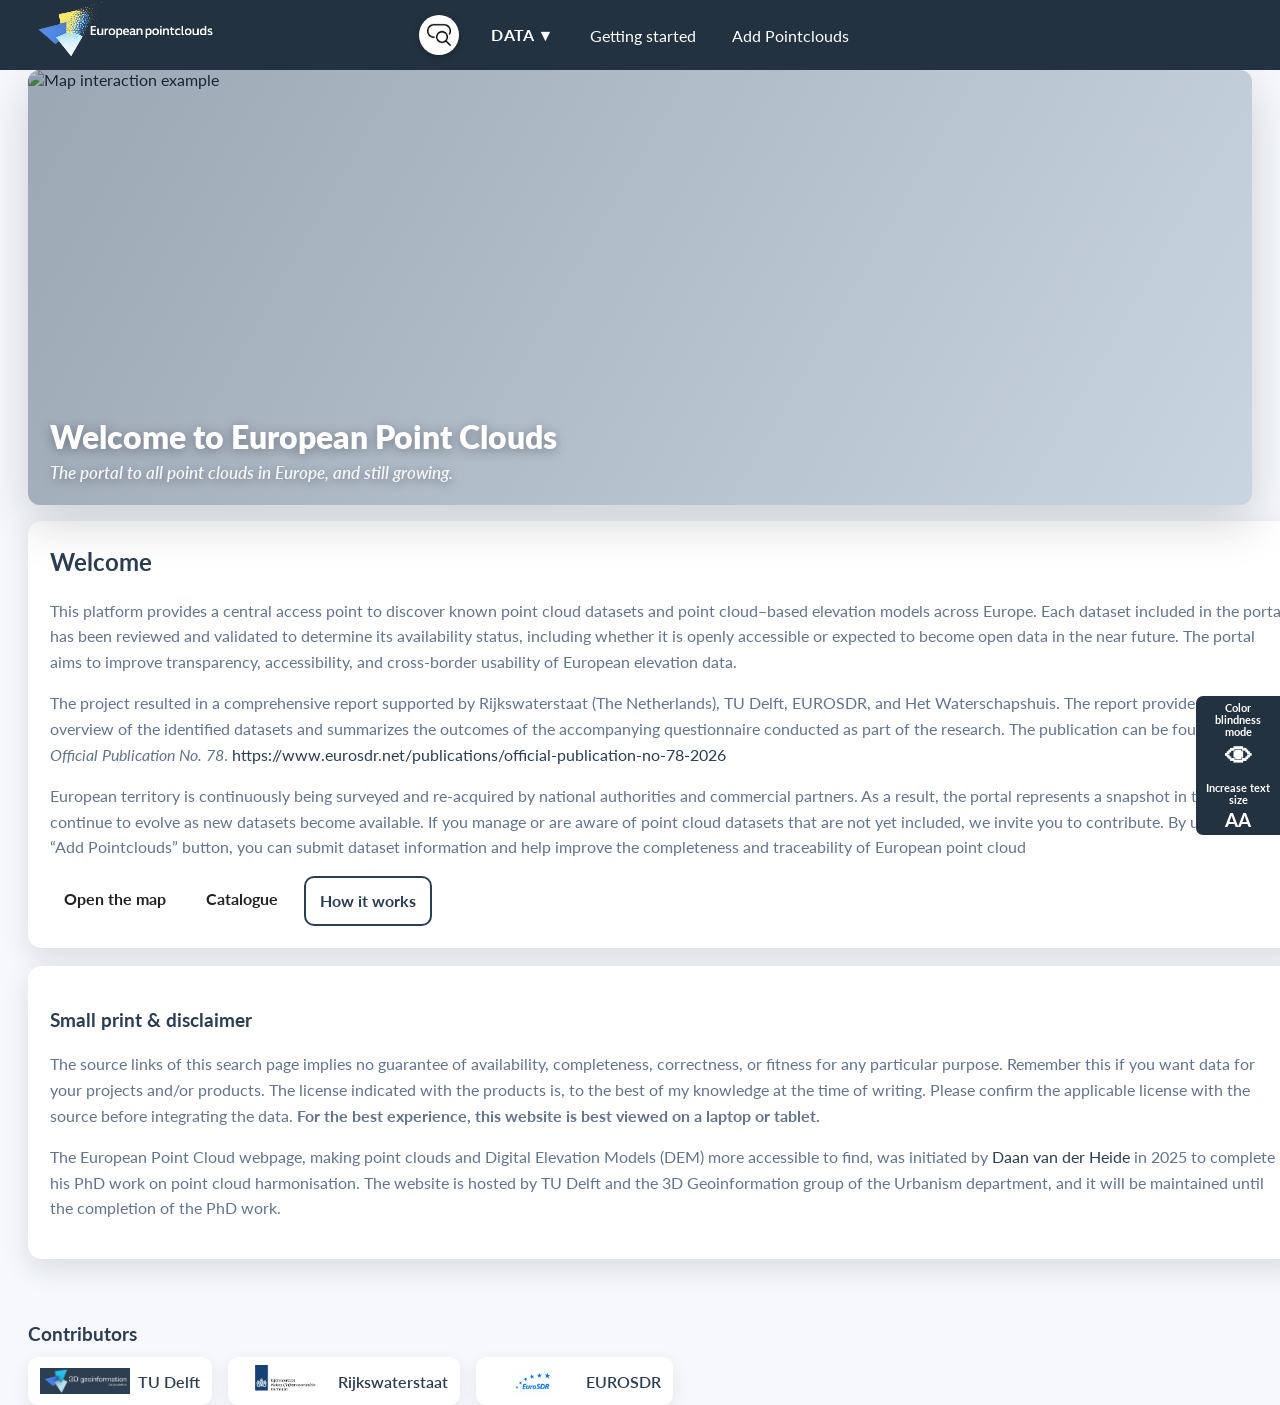
==== commit e78e87df: "getting started overhaul" ====
--- a/website/index.html
+++ b/website/index.html
@@ -71,6 +71,8 @@
     Each dataset included in the portal has been reviewed and validated to determine its availability status, including whether it is openly accessible or expected to become open data in the near future. The portal aims to improve transparency, accessibility, and cross-border usability of European elevation data.
  <p class="muted">
     The project resulted in a comprehensive report supported by Rijkswaterstaat (The Netherlands), TU Delft, EUROSDR, and Het Waterschapshuis. The report provides an overview of the identified datasets and summarizes the outcomes of the accompanying questionnaire conducted as part of the research.
+    The publication can be found at: . <em>Official Publication No. 78</em>.
+    <a class="inline-link" href="https://www.eurosdr.net/publications/official-publication-no-78-2026" target="_blank" rel="noopener noreferrer">https://www.eurosdr.net/publications/official-publication-no-78-2026</a>
          </p> <p class="muted">
     European territory is continuously being surveyed and re-acquired by national authorities and commercial partners. As a result, the portal represents a snapshot in time and will continue to evolve as new datasets become available.
 
@@ -90,11 +92,11 @@
         The source links of this search page implies no guarantee of availability, completeness, correctness, or fitness for any
         particular purpose. Remember this if you want data for your projects and/or products. The license indicated with the
         products is, to the best of my knowledge at the time of writing. Please confirm the applicable license with the
-        source before integrating the data.
+        source before integrating the data. <strong>For the best experience, this website is best viewed on a laptop or tablet.</strong>
       </p>
       <p class="muted">
         The European Point Cloud webpage, making point clouds and Digital Elevation Models (DEM) more accessible to find,
-        was initiated by Daan van der Heide in 2025 to complete his PhD work on point cloud harmonisation. The website is
+        was initiated by <a class="inline-link" href="https://www.linkedin.com/in/daan-van-der-heide/" target="_blank" rel="noopener noreferrer">Daan van der Heide</a> in 2025 to complete his PhD work on point cloud harmonisation. The website is
         hosted by TU Delft and the 3D Geoinformation group of the Urbanism department, and it will be maintained until the
         completion of the PhD work.
       </p>
--- a/website/assets/css/styles.css
+++ b/website/assets/css/styles.css
@@ -1,8 +1,12 @@
+@import url('https://fonts.googleapis.com/css2?family=Lato:wght@400;700&display=swap');
+/* Font aligned with https://3d.bk.tudelft.nl/:
+   Lato is licensed under SIL Open Font License 1.1 (OFL). */
+
 html,
 body {
   height: 100%;
   margin: 0;
-  font-family: 'Roboto', sans-serif;
+  font-family: 'Lato', 'Helvetica Neue', Helvetica, Arial, sans-serif;
   background: #f6f8fb;
 }
 
@@ -166,7 +170,7 @@
   padding: 10px 20px;
   font-size: 1rem;
   font-weight: bold;
-  background: #ffe900;
+  background: #ffffff;
   border: none;
   border-radius: 8px;
   cursor: pointer;
@@ -174,7 +178,7 @@
 }
 
 #introModal button:hover {
-  background: #ffef33;
+  background: #f3f4f6;
 }
 
 #toc {
@@ -345,7 +349,7 @@
 }
 
 .legend-btn:hover::before {
-  border-color: #ffe900;
+  border-color: #ffffff;
   /* Rijkswaterstaat-geel */
 }
 
@@ -373,7 +377,7 @@
   /* volle breedte van de TOC */
   text-align: center;
   /* tekst in het midden */
-  background: #ffe900;
+  background: #ffffff;
   color: #333;
   font-weight: bold;
   border-radius: 8px;
@@ -386,17 +390,17 @@
 }
 
 .legend-btn.overview-home-btn {
-  background: #ffe900;
+  background: #ffffff;
   color: #333;
   font-weight: bold;
 }
 
 .legend-btn.overview-home-btn:hover {
-  background: #ffef33;
+  background: #f3f4f6;
 }
 
 .overview-btn:hover {
-  background: #ffe666;
+  background: #f3f4f6;
 }
 
 .divider {
@@ -478,6 +482,27 @@
   background: rgba(255, 255, 255, 0.25);
 }
 
+#sidebar-back {
+  position: absolute;
+  top: 8px;
+  left: 10px;
+  width: 30px;
+  height: 30px;
+  border: 0;
+  border-radius: 50%;
+  background: rgba(255, 255, 255, 0.15);
+  color: #fff;
+  font-size: 20px;
+  line-height: 1;
+  cursor: pointer;
+  z-index: 2;
+  pointer-events: auto;
+}
+
+#sidebar-back:hover {
+  background: rgba(255, 255, 255, 0.25);
+}
+
 #sidebar a {
   color: #fff;
   font-weight: bold;
@@ -791,7 +816,7 @@
 }
 
 #mobileMenuToggle {
-  background: #ffe900 !important;
+  background: #ffffff !important;
   position: relative;
 }
 
@@ -807,7 +832,7 @@
 }
 
 #mobileSearchToggle {
-  background: #ffe900 url("../images/search_icon.png") center/22px 22px no-repeat !important;
+  background: #ffffff url("../images/search_icon.png") center/22px 22px no-repeat !important;
 }
 
 #mobileMenu {
@@ -903,19 +928,35 @@
   text-decoration: none;
 }
 
-/* Data dropdown */
+/* DATA tab + dropdown (styled like 3d.bk.tudelft.nl navbar/dropdown palette) */
+#tab-data {
+  color: #ffffff;
+  font-weight: 700;
+  letter-spacing: 0.2px;
+}
+
+#tab-data:hover,
+#tab-data:focus {
+  color: #30bfeb;
+}
+
+#tab-data.active {
+  color: #30bfeb;
+}
+
 #dataMenu {
   position: absolute;
   top: 0;
   left: 0;
-  background: #2c3e50;
-  color: #fff;
-  padding: 14px;
-  border-radius: 10px;
-  box-shadow: 0 8px 24px rgba(0, 0, 0, 0.35);
+  background: #ffffff;
+  color: #2c3e50;
+  padding: 6px;
+  border-radius: 4px;
+  border: 1px solid #d9e2ec;
+  box-shadow: 0 10px 24px rgba(0, 0, 0, 0.22);
   display: none;
   z-index: 1600;
-  min-width: max-content;
+  min-width: 230px;
 }
 
 #dataMenu button,
@@ -924,17 +965,26 @@
   width: 100%;
   box-sizing: border-box;
   text-align: left;
-  background: #ffe900;
-  color: #222;
+  background: transparent;
+  color: #2c3e50;
   border: none;
-  border-radius: 8px;
+  border-radius: 2px;
   padding: 10px 12px;
-  font-weight: 700;
+  font-weight: 600;
   line-height: 1.25;
-  white-space: nowrap;
+  white-space: normal;
   text-decoration: none;
   cursor: pointer;
-  margin-bottom: 8px;
+  margin-bottom: 0;
+}
+
+#dataMenu button:hover,
+#dataMenu a:hover,
+#dataMenu button:focus,
+#dataMenu a:focus {
+  background: #ecf0f1;
+  color: #18bc9c;
+  text-decoration: none;
 }
 
 #dataMenu button:last-child,
@@ -958,7 +1008,7 @@
   border-radius: 50%;
   border: none;
   cursor: pointer;
-  background: #ffe900 url("../images/search_icon.png") center/24px 24px no-repeat !important;
+  background: #ffffff url("../images/search_icon.png") center/24px 24px no-repeat !important;
   box-shadow: 0 2px 6px rgba(0, 0, 0, 0.25);
   margin: 0;
   padding: 0 !important;
@@ -1130,7 +1180,7 @@
 }
 
 #logo-bar-bottom a#logo-rws img {
-  background: #ffe900 !important;
+  background: #ffffff !important;
 }
 
 /* used for differnet devices */
@@ -1335,6 +1385,25 @@
   .map-page #info .info-row strong {
     font-size: 0.8rem;
   }
+
+  .a11y-controls {
+    right: 0;
+    left: auto;
+    bottom: 56px;
+  }
+
+  .map-page .a11y-controls {
+    bottom: 230px;
+  }
+
+  .a11y-btn {
+    width: 78px;
+    min-height: 44px;
+  }
+
+  .a11y-label {
+    font-size: 0.62rem;
+  }
 }
 
 .legend-bookmark {
@@ -1467,10 +1536,131 @@
   background: rgba(255, 255, 255, 0.1);
 }
 
-#legendColorModeBtn.active {
-  background: #ffe900;
-  color: #222;
-  border-color: #ffe900;
+.a11y-controls {
+  position: fixed;
+  right: 0;
+  left: auto;
+  bottom: 64px;
+  z-index: 1900;
+  display: grid;
+  gap: 0;
+  border: 1px solid rgba(255, 255, 255, 0.35);
+  border-right: 0;
+  border-radius: 8px 0 0 8px;
+  overflow: hidden;
+}
+
+.map-page .a11y-controls {
+  bottom: 260px;
+  z-index: 900;
+}
+
+.map-page .a11y-controls.a11y-under-popup {
+  bottom: auto !important;
+}
+
+.a11y-btn {
+  width: 84px;
+  min-height: 48px;
+  border: 0;
+  border-radius: 0;
+  background: #233240;
+  color: #fff;
+  cursor: pointer;
+  padding: 6px 5px;
+  display: grid;
+  gap: 4px;
+  justify-items: center;
+  align-content: center;
+  font-family: inherit;
+  text-align: center;
+}
+
+.a11y-btn:first-child {
+  border-radius: 0;
+}
+
+.a11y-btn:last-child {
+  border-radius: 0;
+}
+
+.a11y-btn:hover,
+.a11y-btn:focus {
+  background: #2f4153;
+  outline: none;
+}
+
+.a11y-btn.active {
+  background: #ffffff;
+  color: #1e293b;
+  border-color: #ffffff;
+}
+
+.a11y-label {
+  font-size: 0.66rem;
+  line-height: 1.15;
+  font-weight: 700;
+}
+
+.a11y-icon {
+  font-size: 1.2rem;
+  line-height: 1;
+  font-weight: 700;
+}
+
+.a11y-icon-eye {
+  font-size: 1.7rem;
+  line-height: 1;
+}
+
+.a11y-icon-aa {
+  letter-spacing: 0.02em;
+}
+
+html.a11y-colorblind {
+  filter: contrast(1.05);
+}
+
+html.a11y-colorblind #tabs {
+  background: #4477AA;
+}
+
+html.a11y-colorblind #tab-data:hover,
+html.a11y-colorblind #tab-data:focus,
+html.a11y-colorblind #tab-data.active {
+  color: #EE6677;
+}
+
+html.a11y-colorblind .home-page {
+  --bg: #4477AA;
+  --muted: #334155;
+  background: linear-gradient(135deg, #eaf0f7 0%, #f8fafc 100%);
+}
+
+html.a11y-colorblind .home-page .card,
+html.a11y-colorblind .catalogue-table-wrap,
+html.a11y-colorblind .catalogue-page .note,
+html.a11y-colorblind .getting-started-page .card {
+  border: 1px solid #BBBBBB;
+}
+
+html.a11y-colorblind .home-page .cta {
+  background: #CCBB44;
+  color: #111827;
+}
+
+html.a11y-colorblind .home-page .cta.secondary {
+  background: #ffffff;
+  border-color: #4477AA;
+  color: #4477AA;
+}
+
+html.a11y-colorblind a {
+  color: #4477AA;
+}
+
+html.a11y-large-text {
+  font-size: 112.5%;
 }
 
 .swatch {
@@ -1505,7 +1695,7 @@
   padding: 10px 20px;
   font-size: 1rem;
   font-weight: bold;
-  background: #ffe900;
+  background: #ffffff;
   border: none;
   border-radius: 8px;
   cursor: pointer;
@@ -1513,7 +1703,7 @@
 }
 
 #helpModal button:hover {
-  background: #f8ec61;
+  background: #f3f4f6;
 }
 
 /* Catalogue page specific styles */
@@ -1635,56 +1825,235 @@
 
 /* Getting Started page specific styles */
 .getting-started-page {
-  --bg: #2c3e50;
-  --card: #f8fafc;
-  --text: #1e293b;
-  --muted: #64748b;
-  --accent: #ffe900;
-  
   background: linear-gradient(135deg, #e7edf5 0%, #f6f8fb 100%);
-  color: var(--text);
   padding-top: 64px;
 }
 
-.getting-started-page main {
+.getting-started-page main.gs-page {
   max-width: 1080px;
   margin: 32px auto 64px auto;
   padding: 0 18px;
+  display: block;
+}
+
+.getting-started-page .gs-card {
+  background: #ffffff;
+  border: 1px solid #dfe7f3;
+  border-radius: 16px;
+  box-shadow: 0 10px 30px rgba(15, 23, 42, 0.08);
+  overflow: hidden;
+}
+
+.getting-started-page .gs-hero {
   display: grid;
+  grid-template-columns: 1.3fr 0.9fr;
+  gap: 20px;
+  padding: 28px 28px 18px 28px;
+  align-items: center;
+}
+
+.getting-started-page .gs-hero h1 {
+  margin: 0 0 8px 0;
+  font-size: clamp(28px, 3.2vw, 40px);
+  color: #233240;
+  letter-spacing: -0.02em;
+}
+
+.getting-started-page .gs-hero p {
+  margin: 0;
+  color: #475569;
+  max-width: 52ch;
+  line-height: 1.5;
+}
+
+.getting-started-page .gs-illus,
+.getting-started-page .gs-mini-illus {
+  border-radius: 14px;
+  border: 1px dashed #bcd0ea;
+  background:
+    radial-gradient(closest-side, rgba(35, 50, 64, 0.12), transparent 65%),
+    linear-gradient(135deg, rgba(35, 50, 64, 0.10), rgba(48, 191, 235, 0.08));
+  display: flex;
+  align-items: center;
+  justify-content: center;
+  color: rgba(35, 50, 64, 0.76);
+  font-weight: 700;
+  text-align: center;
+  padding: 10px;
+}
+
+.getting-started-page .gs-illus {
+  height: 140px;
+}
+
+.getting-started-page .gs-mini-illus {
+  height: 120px;
+}
+
+.getting-started-page .gs-section {
+  padding: 18px 28px;
+  border-top: 1px solid #dfe7f3;
+}
+
+.getting-started-page .gs-section h2 {
+  margin: 0 0 8px 0;
+  font-size: 18px;
+  color: #233240;
+}
+
+.getting-started-page .gs-section p {
+  margin: 0;
+  color: #475569;
+  line-height: 1.5;
+}
+
+.getting-started-page .gs-grid-2 {
+  display: grid;
+  grid-template-columns: 1fr 1fr;
   gap: 18px;
 }
 
-.getting-started-page .card {
-  background: var(--card);
+.getting-started-page .gs-subcard {
+  border: 1px solid #dfe7f3;
+  border-radius: 14px;
+  padding: 16px;
+  background: #fff;
+}
+
+.getting-started-page .gs-subcard h3 {
+  margin: 0 0 10px 0;
+  font-size: 16px;
+  color: #233240;
+}
+
+.getting-started-page .gs-list {
+  margin: 0;
+  padding: 0;
+  list-style: none;
+  display: grid;
+  gap: 10px;
+}
+
+.getting-started-page .gs-item {
+  display: grid;
+  grid-template-columns: 28px 1fr;
+  gap: 10px;
+  align-items: start;
+  cursor: default;
+  padding: 0;
+}
+
+.getting-started-page .gs-icon {
+  width: 28px;
+  height: 28px;
+  border-radius: 10px;
+  background: rgba(35, 50, 64, 0.08);
+  border: 1px solid rgba(35, 50, 64, 0.18);
+  display: flex;
+  align-items: center;
+  justify-content: center;
+  color: #233240;
+  font-weight: 800;
+  font-size: 13px;
+  user-select: none;
+}
+
+.getting-started-page .gs-icon img {
+  width: 30px;
+  height: 30px;
+  object-fit: contain;
+  display: block;
+}
+
+.getting-started-page .gs-item b {
+  display: block;
+  font-size: 14px;
+  margin-bottom: 2px;
+  color: #0f172a;
+}
+
+.getting-started-page .gs-nav-link {
+  color: #233240;
+  text-decoration: none;
+}
+
+.getting-started-page .gs-nav-link:hover,
+.getting-started-page .gs-nav-link:focus {
+  text-decoration: underline;
+}
+
+.getting-started-page .gs-item span {
+  display: block;
+  font-size: 13px;
+  color: #475569;
+}
+
+.getting-started-page .gs-how {
+  display: grid;
+  grid-template-columns: 1fr 240px;
+  gap: 16px;
+  align-items: center;
+}
+
+.getting-started-page .gs-faq {
+  display: grid;
+  gap: 10px;
+}
+
+.getting-started-page details {
+  border: 1px solid #dfe7f3;
   border-radius: 12px;
-  box-shadow: 0 8px 28px rgba(15, 23, 42, 0.12);
-  padding: 18px 18px 12px 18px;
+  padding: 10px 12px;
+  background: #fff;
+}
+
+.getting-started-page summary {
+  cursor: pointer;
+  font-weight: 700;
+  color: #0f172a;
+  list-style: none;
+}
+
+.getting-started-page summary::-webkit-details-marker {
+  display: none;
+}
+
+.getting-started-page details p {
+  margin: 8px 0 0 0;
+  color: #475569;
+  font-size: 13px;
+  line-height: 1.5;
+}
+
+.getting-started-page .gs-footer-actions {
   display: grid;
-  gap: 12px;
-  grid-template-columns: minmax(0, 1fr) 280px;
-  align-items: center;
-}
-
-.getting-started-page .card h2 {
-  margin: 0;
-  font-size: 1.1rem;
-  color: var(--bg);
-}
-
-.getting-started-page .card p {
-  margin: 6px 0 0 0;
-  color: var(--muted);
-  line-height: 1.5;
-}
-
-.getting-started-page .media {
-  justify-self: end;
-}
-
-.getting-started-page .media img {
-  max-width: 100%;
-  border-radius: 10px;
-  box-shadow: 0 4px 18px rgba(15, 23, 42, 0.16);
+  gap: 10px;
+}
+
+.getting-started-page .gs-action-separator {
+  height: 1px;
+  background: #ffffff;
+  box-shadow: 0 0 0 1px #dfe7f3;
+  margin: 12px 0;
+}
+
+.getting-started-page .gs-btn {
+  display: inline-flex;
+  align-items: center;
+  justify-content: center;
+  border-radius: 12px;
+  padding: 10px 12px;
+  border: 1px solid rgba(35, 50, 64, 0.25);
+  background: rgba(35, 50, 64, 0.08);
+  color: #233240;
+  text-decoration: none;
+  font-weight: 700;
+  font-size: 14px;
+  width: fit-content;
+}
+
+.getting-started-page .gs-btn:hover {
+  background: rgba(35, 50, 64, 0.14);
 }
 
 /* Mobile responsive adjustments for getting started */
@@ -1692,17 +2061,13 @@
   .getting-started-page {
     padding-top: 92px;
   }
-
-  .getting-started-page main {
-    margin-top: 22px;
-  }
-
-  .getting-started-page .card {
+}
+
+@media (max-width: 860px) {
+  .getting-started-page .gs-hero,
+  .getting-started-page .gs-grid-2,
+  .getting-started-page .gs-how {
     grid-template-columns: 1fr;
-  }
-
-  .getting-started-page .media {
-    justify-self: start;
   }
 }
 
@@ -1712,7 +2077,7 @@
   --card: #ffffff;
   --text: #1e293b;
   --muted: #64748b;
-  --accent: #ffe900;
+  --accent: #ffffff;
   
   background: linear-gradient(135deg, #e7edf5 0%, #f6f8fb 100%);
   color: var(--text);
@@ -1972,3 +2337,4 @@
   }
 }
 
+
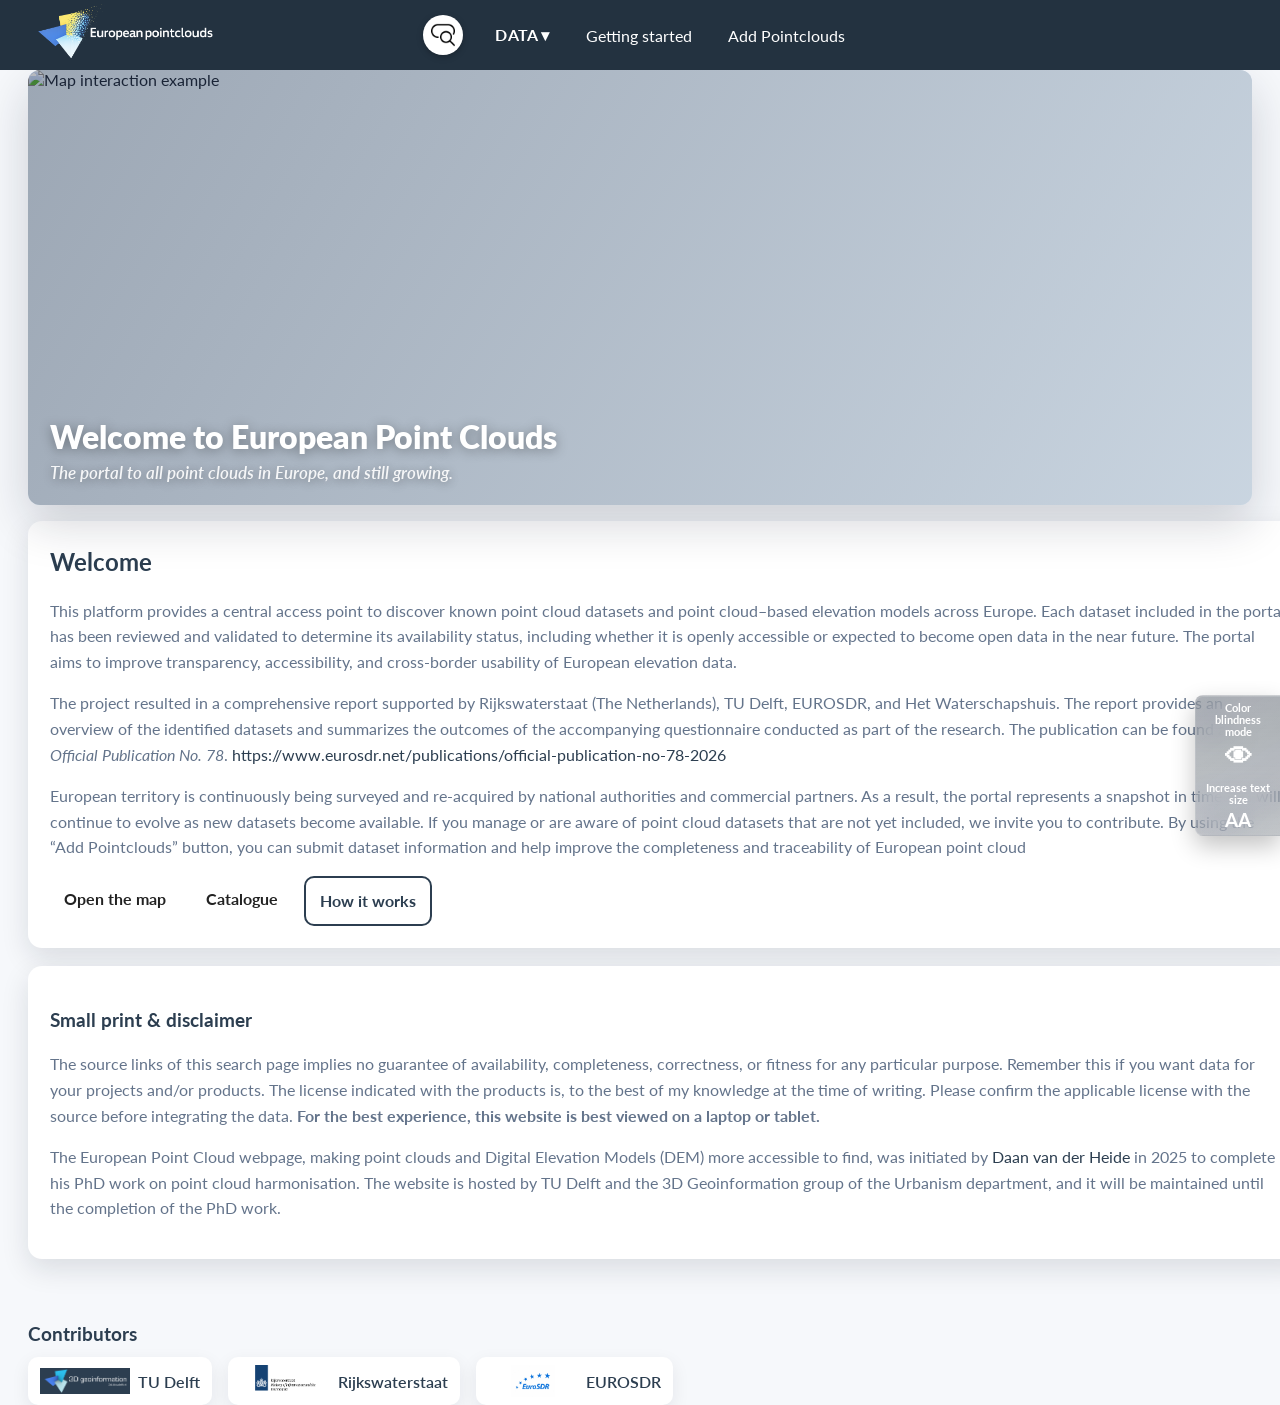
==== commit 7e0812fa: "v2.5 Added the following: - liqued glass for all tabs in the map bview - One banner overview - error" ====
--- a/website/index.html
+++ b/website/index.html
@@ -8,42 +8,7 @@
   <link rel="stylesheet" href="assets/css/styles.css">
 </head>
 <body class="home-page">
-  <div id="tabs">
-    <div id="tab-left">
-      <a id="tab-title" href="index.html" aria-label="European Point Clouds">
-        <img class="tab-title-logo" src="assets/images/logo_website.png" alt="European Point Clouds">
-      </a>
-    </div>
-    <div id="tab-buttons">
-      <div id="tab-search">
-        <button id="tocSearchToggle" aria-label="Open search"></button>
-        <input id="tocSearch" placeholder="Search for a point cloud in a country, province or city" />
-      </div>
-      <button id="tab-data">DATA ▼</button>
-      <a id="tab-info" href="getting-started.html">Getting started</a>
-      <a id="tab-help" href="contribute.html" target="_blank" rel="noopener noreferrer" title="fill in the MSForm and help us grow">Add Pointclouds</a>
-    </div>
-    <div id="mobile-controls" aria-label="Mobile navigation controls">
-      <button id="mobileMenuToggle" aria-label="Open navigation menu"></button>
-      <button id="mobileSearchToggle" aria-label="Open search"></button>
-    </div>
-    <div id="mobileMenu">
-      <a href="catalogue.html">Data</a>
-      <a href="getting-started.html">Getting started</a>
-      <a href="contribute.html" target="_blank" rel="noopener noreferrer">Add Pointclouds</a>
-    </div>
-    <div id="mobileSearchOverlay" aria-hidden="true">
-      <div id="mobileSearchCard">
-        <p>Start search for clouds</p>
-        <input id="mobileSearchInput" type="text" placeholder="Start search for clouds" autocomplete="off" />
-        <div id="mobileSearchHint"></div>
-      </div>
-    </div>
-  </div>
-  <div id="dataMenu">
-    <a href="map.html?skipIntro=1">PC on the map</a>
-    <a href="catalogue.html">PC in the catalogue</a>
-  </div>
+  <script src="assets/js/banner.js"></script>
 
   <section class="hero">
     <div class="banner" aria-label="Image carousel">
--- a/website/assets/css/styles.css
+++ b/website/assets/css/styles.css
@@ -78,6 +78,42 @@
 
 #toc-region {
   display: none;
+}
+
+.region-header {
+  display: flex;
+  align-items: center;
+  justify-content: space-between;
+  margin-bottom: 12px;
+  gap: 10px;
+  flex-wrap: wrap;
+}
+
+.region-header h2 {
+  margin: 0;
+  flex: 1 1 220px;
+}
+
+.region-back-btn {
+  min-height: 34px;
+  border: 1px solid rgba(15, 23, 42, 0.14);
+  border-radius: 999px;
+  background: #ffffff;
+  color: #0f172a;
+  cursor: pointer;
+  display: inline-flex;
+  align-items: center;
+  justify-content: center;
+  gap: 6px;
+  font-size: 14px;
+  font-weight: 700;
+  line-height: 1;
+  padding: 6px 12px;
+  flex: 0 0 auto;
+}
+
+.region-back-btn:hover {
+  background: #f8fafc;
 }
 
 /* Divider lines - controlled by JavaScript */
@@ -610,6 +646,50 @@
   margin: 0;
 }
 
+#info .info-intro p + p {
+  margin-top: 10px;
+}
+
+#info .info-tabs {
+  display: flex;
+  gap: 8px;
+  margin: 0 0 12px;
+}
+
+#info .info-tab-btn {
+  flex: 1;
+  border: 1px solid rgba(255, 255, 255, 0.14);
+  border-radius: 999px;
+  background: rgba(255, 255, 255, 0.05);
+  color: #b7c7d8;
+  cursor: pointer;
+  font: inherit;
+  font-size: 0.82rem;
+  font-weight: 700;
+  line-height: 1.2;
+  padding: 9px 12px;
+  transition: background 0.2s ease, color 0.2s ease, border-color 0.2s ease;
+}
+
+#info .info-tab-btn:hover {
+  background: rgba(255, 255, 255, 0.1);
+  color: #ffffff;
+}
+
+#info .info-tab-btn.is-active {
+  background: rgba(74, 222, 128, 0.16);
+  border-color: rgba(74, 222, 128, 0.4);
+  color: #f7fff9;
+}
+
+#info .info-panel-section {
+  display: none;
+}
+
+#info .info-panel-section.is-active {
+  display: block;
+}
+
 #info .info-sections {
   display: grid;
   gap: 10px;
@@ -633,6 +713,10 @@
   color: #f1f6ff;
 }
 
+#info .info-card-general {
+  padding-bottom: 12px;
+}
+
 #info .info-row {
   display: flex;
   align-items: center;
@@ -658,6 +742,65 @@
   font-weight: 700;
   text-align: right;
   font-size: clamp(0.76rem, 0.9vw, 1rem);
+}
+
+#info .info-select-wrap {
+  display: inline-flex;
+  max-width: 100%;
+}
+
+#info .info-select {
+  width: min(100%, 220px);
+  border: 1px solid rgba(255, 255, 255, 0.2);
+  border-radius: 8px;
+  background: rgba(15, 23, 42, 0.78);
+  color: #ffffff;
+  font: inherit;
+  font-size: 0.85rem;
+  font-weight: 700;
+  padding: 6px 28px 6px 10px;
+}
+
+#info .classification-table {
+  display: grid;
+  gap: 6px;
+}
+
+#info .classification-row {
+  display: grid;
+  grid-template-columns: 32px minmax(0, 1fr) 20px;
+  gap: 10px;
+  align-items: center;
+  padding: 6px 0;
+  border-top: 1px solid rgba(255, 255, 255, 0.1);
+}
+
+#info .classification-row:first-child {
+  border-top: 0;
+  padding-top: 0;
+}
+
+#info .classification-code,
+#info .classification-name {
+  color: #b7c7d8;
+  font-size: clamp(0.74rem, 0.88vw, 0.95rem);
+}
+
+#info .classification-code {
+  font-weight: 700;
+}
+
+#info .classification-mark {
+  color: #ffffff;
+  text-align: center;
+  font-size: 0.92rem;
+  font-weight: 800;
+}
+
+#info .classification-note {
+  margin: 10px 0 0;
+  color: #b7c7d8;
+  font-size: 0.82rem;
 }
 
 #info .info-year-nav {
@@ -772,8 +915,12 @@
   text-decoration: none;
   display: inline-flex;
   align-items: center;
-  line-height: 1;
-  height: 55px;
+  line-height: 0;
+  margin: 0;
+  border: 0;
+  padding: 10px 12px 6px 12px;
+  height: auto;
+  transform: translateY(2px);
 }
 
 .tab-title-logo {
@@ -865,6 +1012,25 @@
   background: rgba(255, 255, 255, 0.12);
 }
 
+#mobileMenu button {
+  display: block;
+  width: 100%;
+  text-align: left;
+  padding: 10px 12px;
+  border-radius: 8px;
+  color: #fff;
+  font-weight: 700;
+  border: none;
+  background: transparent;
+  font-family: inherit;
+  font-size: 1rem;
+  cursor: pointer;
+}
+
+#mobileMenu button:hover {
+  background: rgba(255, 255, 255, 0.12);
+}
+
 #mobileSearchOverlay {
   display: none;
   position: fixed;
@@ -944,16 +1110,34 @@
   color: #30bfeb;
 }
 
+#tab-filter {
+  color: #ffffff;
+  font-weight: 700;
+  letter-spacing: 0.2px;
+}
+
+#tab-filter:hover,
+#tab-filter:focus,
+#tab-filter.active {
+  color: #30bfeb;
+}
+
 #dataMenu {
   position: absolute;
   top: 0;
   left: 0;
-  background: #ffffff;
-  color: #2c3e50;
+  background:
+    linear-gradient(145deg, rgba(255, 255, 255, 0.16), rgba(255, 255, 255, 0.05)),
+    linear-gradient(180deg, rgba(19, 31, 47, 0.46), rgba(19, 31, 47, 0.32));
+  color: #e7eef8;
   padding: 6px;
   border-radius: 4px;
-  border: 1px solid #d9e2ec;
-  box-shadow: 0 10px 24px rgba(0, 0, 0, 0.22);
+  border: 1px solid rgba(255, 255, 255, 0.16);
+  box-shadow:
+    0 12px 28px rgba(0, 0, 0, 0.24),
+    inset 0 1px 0 rgba(255, 255, 255, 0.16);
+  backdrop-filter: blur(16px) saturate(140%);
+  -webkit-backdrop-filter: blur(16px) saturate(140%);
   display: none;
   z-index: 1600;
   min-width: 230px;
@@ -965,8 +1149,8 @@
   width: 100%;
   box-sizing: border-box;
   text-align: left;
-  background: transparent;
-  color: #2c3e50;
+  background: rgba(255, 255, 255, 0.03);
+  color: #f1f6ff;
   border: none;
   border-radius: 2px;
   padding: 10px 12px;
@@ -976,20 +1160,391 @@
   text-decoration: none;
   cursor: pointer;
   margin-bottom: 0;
+  font-family: inherit;
+  font-size: 1rem;
 }
 
 #dataMenu button:hover,
 #dataMenu a:hover,
 #dataMenu button:focus,
 #dataMenu a:focus {
-  background: #ecf0f1;
-  color: #18bc9c;
+  background: rgba(255, 255, 255, 0.12);
+  color: #d9f0ff;
   text-decoration: none;
 }
 
 #dataMenu button:last-child,
 #dataMenu a:last-child {
   margin-bottom: 0;
+}
+
+#filterMenu {
+  position: absolute;
+  top: 0;
+  left: 0;
+  display: none;
+  z-index: 1650;
+  width: min(340px, calc(100vw - 20px));
+  background: #ffffff;
+  color: #2c3e50;
+  border: 1px solid #d9e2ec;
+  border-radius: 8px;
+  box-shadow: 0 10px 24px rgba(0, 0, 0, 0.22);
+  padding: 10px;
+}
+
+.filter-menu-header {
+  display: flex;
+  align-items: center;
+  justify-content: space-between;
+  gap: 8px;
+  margin-bottom: 8px;
+}
+
+#filterCloseBtn {
+  border: 1px solid rgba(255, 255, 255, 0.08);
+  background: rgba(255, 255, 255, 0.04);
+  color: #dbe7f6;
+  font-size: 1rem;
+  line-height: 1.1;
+  cursor: pointer;
+  padding: 5px 8px;
+  border-radius: 6px;
+  font-family: inherit;
+  font-weight: 700;
+}
+
+#filterCloseBtn:hover {
+  background: rgba(255, 255, 255, 0.08);
+  border-color: rgba(255, 255, 255, 0.12);
+}
+
+.filter-group {
+  border-top: 1px solid #e2e8f0;
+  padding-top: 8px;
+  margin-top: 8px;
+}
+
+.filter-group label {
+  display: block;
+  color: #0f172a;
+  font-weight: 700;
+  font-size: 0.92rem;
+  margin-bottom: 6px;
+}
+
+.filter-values {
+  display: flex;
+  justify-content: space-between;
+  font-size: 0.85rem;
+  color: #475569;
+  margin-bottom: 4px;
+}
+
+#filterMenu input[type="range"] {
+  width: 100%;
+  margin: 4px 0;
+}
+
+.range-slider {
+  position: relative;
+  height: 26px;
+  margin-top: 2px;
+}
+
+.range-track {
+  position: absolute;
+  left: 0;
+  right: 0;
+  top: 11px;
+  height: 4px;
+  border-radius: 999px;
+  background: rgba(148, 163, 184, 0.45);
+}
+
+.range-track span {
+  position: absolute;
+  top: 0;
+  bottom: 0;
+  left: 0;
+  right: 0;
+  border-radius: 999px;
+  background: #4e9df3;
+}
+
+.range-input {
+  position: absolute;
+  left: 0;
+  top: 0;
+  width: 100%;
+  height: 26px;
+  margin: 0;
+  background: transparent;
+  pointer-events: none;
+  -webkit-appearance: none;
+  appearance: none;
+}
+
+.range-input::-webkit-slider-thumb {
+  -webkit-appearance: none;
+  width: 14px;
+  height: 14px;
+  border-radius: 50%;
+  border: 1px solid #ffffff;
+  background: #1d4f8f;
+  pointer-events: auto;
+  cursor: pointer;
+}
+
+.range-input::-moz-range-thumb {
+  width: 14px;
+  height: 14px;
+  border-radius: 50%;
+  border: 1px solid #ffffff;
+  background: #1d4f8f;
+  pointer-events: auto;
+  cursor: pointer;
+}
+
+.class-dropdown {
+  position: relative;
+}
+
+#filterClassificationToggle {
+  width: 100%;
+  height: 36px;
+  border: 1px solid #cbd5e1;
+  border-radius: 6px;
+  padding: 4px 8px;
+  font-family: inherit;
+  font-size: 0.95rem;
+  text-align: left;
+  cursor: pointer;
+  color: #0f172a;
+  background: #ffffff;
+}
+
+#filterClassificationMenu {
+  position: absolute;
+  left: calc(100% + 8px);
+  top: 0;
+  width: 220px;
+  display: none;
+  z-index: 25;
+  border: 1px solid rgba(255, 255, 255, 0.16);
+  border-radius: 8px;
+  background:
+    linear-gradient(145deg, rgba(255, 255, 255, 0.14), rgba(255, 255, 255, 0.04)),
+    linear-gradient(180deg, rgba(19, 31, 47, 0.44), rgba(19, 31, 47, 0.31));
+  box-shadow:
+    0 12px 28px rgba(0, 0, 0, 0.26),
+    inset 0 1px 0 rgba(255, 255, 255, 0.18);
+  backdrop-filter: blur(16px) saturate(140%);
+  -webkit-backdrop-filter: blur(16px) saturate(140%);
+  padding: 6px;
+  max-height: 280px;
+  overflow-y: auto;
+}
+
+#filterClassificationMenu.open {
+  display: block;
+}
+
+#filterClassificationMenu .filter-class-menu-title {
+  font-size: 0.86rem;
+  font-weight: 700;
+  color: #f4f8ff;
+  padding: 4px 6px 8px;
+}
+
+#filterClassificationMenu label {
+  display: flex;
+  align-items: center;
+  gap: 8px;
+  font-size: 0.9rem;
+  font-weight: 700;
+  color: #f4f8ff;
+  padding: 6px 6px;
+  border-radius: 6px;
+  margin: 0;
+}
+
+#filterClassificationMenu label:hover {
+  background: rgba(255, 255, 255, 0.12);
+}
+
+#filterClassificationMenu input[type="checkbox"] {
+  margin: 0;
+  accent-color: #4e9df3;
+}
+
+.filter-actions {
+  display: flex;
+  justify-content: flex-end;
+  gap: 8px;
+  margin-top: 10px;
+}
+
+.filter-actions button {
+  border: 1px solid #cbd5e1;
+  border-radius: 6px;
+  background: #f8fafc;
+  color: #0f172a;
+  font-weight: 700;
+  cursor: pointer;
+  padding: 7px 12px;
+  font-family: inherit;
+}
+
+#filterApplyBtn {
+  background: #233240;
+  border-color: #233240;
+  color: #ffffff;
+}
+
+#filterMenu.filter-dock {
+  position: fixed;
+  left: 10px;
+  bottom: 10px;
+  top: auto;
+  width: min(340px, calc(100vw - 20px));
+  display: none;
+  z-index: 1450;
+  border-radius: 14px;
+  border: 1px solid rgba(255, 255, 255, 0.18);
+  background:
+    linear-gradient(145deg, rgba(255, 255, 255, 0.16), rgba(255, 255, 255, 0.05)),
+    linear-gradient(180deg, rgba(19, 31, 47, 0.42), rgba(19, 31, 47, 0.30));
+  color: #e7eef8;
+  backdrop-filter: blur(18px) saturate(145%);
+  -webkit-backdrop-filter: blur(18px) saturate(145%);
+  box-shadow:
+    0 12px 30px rgba(0, 0, 0, 0.28),
+    inset 0 1px 0 rgba(255, 255, 255, 0.22),
+    inset 0 -1px 0 rgba(255, 255, 255, 0.08);
+}
+
+#filterMenu.filter-dock.open {
+  display: block;
+}
+
+#filterMenu.filter-dock .filter-group {
+  border-top-color: rgba(255, 255, 255, 0.18);
+}
+
+#filterMenu.filter-dock .filter-group label,
+#filterMenu.filter-dock .filter-menu-header strong {
+  color: #f4f8ff;
+}
+
+#filterMenu.filter-dock .filter-values {
+  color: #c7d3e3;
+}
+
+#filterMenu.filter-dock #filterClassificationToggle {
+  background: rgba(255, 255, 255, 0.78);
+  color: #0f172a;
+}
+
+#filterMenu.filter-dock .filter-actions button {
+  background: rgba(255, 255, 255, 0.10);
+  border-color: rgba(255, 255, 255, 0.18);
+  color: #ffffff;
+}
+
+#filterMenu.filter-dock #filterApplyBtn {
+  background: linear-gradient(180deg, #4e9df3, #3b82d4);
+  border-color: #3b82d4;
+}
+
+#filterDockToggle {
+  position: fixed;
+  left: 12px;
+  bottom: 0;
+  z-index: 1451;
+  width: 140px;
+  height: 44px;
+  border-radius: 12px 12px 0 0;
+  background:
+    linear-gradient(145deg, rgba(255, 255, 255, 0.18), rgba(255, 255, 255, 0.05)),
+    linear-gradient(180deg, rgba(19, 31, 47, 0.46), rgba(19, 31, 47, 0.33));
+  color: #fff;
+  border: 1px solid rgba(255, 255, 255, 0.16);
+  font-family: inherit;
+  font-size: 1rem;
+  font-weight: 700;
+  letter-spacing: 0.5px;
+  padding: 0;
+  cursor: pointer;
+  box-shadow:
+    0 10px 24px rgba(0, 0, 0, 0.24),
+    inset 0 1px 0 rgba(255, 255, 255, 0.18);
+  backdrop-filter: blur(14px) saturate(135%);
+  -webkit-backdrop-filter: blur(14px) saturate(135%);
+}
+
+#filterDockToggle.hidden {
+  display: none;
+}
+
+.filter-contributors {
+  margin-top: 12px;
+  padding-top: 10px;
+  border-top: 1px solid rgba(255, 255, 255, 0.12);
+}
+
+.filter-contributors h4 {
+  margin: 0 0 8px;
+  font-size: 0.95rem;
+  color: #f4f8ff;
+}
+
+.filter-contributors-logos {
+  display: flex;
+  gap: 8px;
+}
+
+.filter-contributors-logos a {
+  width: 30%;
+  min-width: 85px;
+  height: 38px;
+  border-radius: 6px;
+  background: rgba(255, 255, 255, 0.92);
+  display: inline-flex;
+  align-items: center;
+  justify-content: center;
+  padding: 3px 6px;
+  box-sizing: border-box;
+}
+
+.filter-contributors-logos img {
+  max-width: 100%;
+  max-height: 28px;
+  width: auto;
+  height: auto;
+}
+
+@media (max-width: 768px) {
+  #filterClassificationMenu {
+    left: 0;
+    right: 0;
+    top: calc(100% + 4px);
+    width: auto;
+  }
+
+  #filterMenu.filter-dock {
+    left: 8px;
+    right: 8px;
+    width: auto;
+    max-height: 52vh;
+    overflow-y: auto;
+    bottom: 8px;
+  }
+
+  #filterDockToggle {
+    left: 8px;
+    bottom: 0;
+  }
 }
 
 #tab-search {
@@ -1422,13 +1977,19 @@
   width: 140px;
   height: 44px;
   border-radius: 12px 12px 0 0;
-  background: #2c3e50;
+  background:
+    linear-gradient(145deg, rgba(255, 255, 255, 0.18), rgba(255, 255, 255, 0.05)),
+    linear-gradient(180deg, rgba(19, 31, 47, 0.46), rgba(19, 31, 47, 0.33));
   color: #fff;
-  border: none;
+  border: 1px solid rgba(255, 255, 255, 0.16);
   cursor: pointer;
   font-weight: 700;
   letter-spacing: 0.5px;
-  box-shadow: 0 4px 12px rgba(0, 0, 0, 0.3);
+  box-shadow:
+    0 10px 24px rgba(0, 0, 0, 0.24),
+    inset 0 1px 0 rgba(255, 255, 255, 0.18);
+  backdrop-filter: blur(14px) saturate(135%);
+  -webkit-backdrop-filter: blur(14px) saturate(135%);
 }
 
 #legend-toggle::after {
@@ -1444,15 +2005,23 @@
   bottom: 0;
   /* align bottom of panel with bottom of page via bookmark */
   width: 240px;
-  background: #2c3e50;
+  background:
+    linear-gradient(145deg, rgba(255, 255, 255, 0.16), rgba(255, 255, 255, 0.04)),
+    linear-gradient(180deg, rgba(19, 31, 47, 0.44), rgba(19, 31, 47, 0.31));
   color: #fff;
+  border: 1px solid rgba(255, 255, 255, 0.16);
   border-radius: 12px 12px 0 0;
   padding: 14px;
-  box-shadow: 0 6px 24px rgba(0, 0, 0, 0.4);
+  box-shadow:
+    0 12px 30px rgba(0, 0, 0, 0.28),
+    inset 0 1px 0 rgba(255, 255, 255, 0.2),
+    inset 0 -1px 0 rgba(255, 255, 255, 0.06);
   z-index: 1501;
   transform: translateY(110%);
   transition: transform 0.2s ease, opacity 0.2s ease;
   opacity: 0;
+  backdrop-filter: blur(18px) saturate(145%);
+  -webkit-backdrop-filter: blur(18px) saturate(145%);
 }
 
 .legend-bookmark:not(.open) #legend-panel {
@@ -1530,10 +2099,37 @@
   padding: 8px;
   cursor: pointer;
   border-radius: 6px;
+  border: 2px solid transparent;
 }
 
 .legend-list li:hover {
   background: rgba(255, 255, 255, 0.1);
+}
+
+.legend-list li.active {
+  border-color: #0a3f85;
+  background: rgba(10, 63, 133, 0.16);
+}
+
+.legend-list li.active.active-start.active-end {
+  border-radius: 6px;
+}
+
+.legend-list li.active.active-start:not(.active-end) {
+  border-radius: 6px 6px 0 0;
+}
+
+.legend-list li.active.active-end:not(.active-start) {
+  border-radius: 0 0 6px 6px;
+}
+
+.legend-list li.active.active-middle {
+  border-radius: 0;
+}
+
+.legend-list li.active + li.active {
+  margin-top: 0;
+  border-top-width: 0;
 }
 
 .a11y-controls {
@@ -1544,10 +2140,18 @@
   z-index: 1900;
   display: grid;
   gap: 0;
-  border: 1px solid rgba(255, 255, 255, 0.35);
+  border: 1px solid rgba(255, 255, 255, 0.18);
   border-right: 0;
   border-radius: 8px 0 0 8px;
   overflow: hidden;
+  background:
+    linear-gradient(145deg, rgba(255, 255, 255, 0.14), rgba(255, 255, 255, 0.04)),
+    linear-gradient(180deg, rgba(19, 31, 47, 0.42), rgba(19, 31, 47, 0.28));
+  backdrop-filter: blur(14px) saturate(135%);
+  -webkit-backdrop-filter: blur(14px) saturate(135%);
+  box-shadow:
+    0 10px 24px rgba(0, 0, 0, 0.24),
+    inset 0 1px 0 rgba(255, 255, 255, 0.16);
 }
 
 .map-page .a11y-controls {
@@ -1564,7 +2168,7 @@
   min-height: 48px;
   border: 0;
   border-radius: 0;
-  background: #233240;
+  background: rgba(255, 255, 255, 0.04);
   color: #fff;
   cursor: pointer;
   padding: 6px 5px;
@@ -1586,14 +2190,13 @@
 
 .a11y-btn:hover,
 .a11y-btn:focus {
-  background: #2f4153;
+  background: rgba(255, 255, 255, 0.1);
   outline: none;
 }
 
 .a11y-btn.active {
-  background: #ffffff;
-  color: #1e293b;
-  border-color: #ffffff;
+  background: rgba(255, 255, 255, 0.82);
+  color: #0f172a;
 }
 
 .a11y-label {
@@ -2293,6 +2896,16 @@
   margin-top: 18px;
 }
 
+.map-page .region-back-btn {
+  border-color: rgba(255, 255, 255, 0.18);
+  background: rgba(255, 255, 255, 0.08);
+  color: #ffffff;
+}
+
+.map-page .region-back-btn:hover {
+  background: rgba(255, 255, 255, 0.16);
+}
+
 /* Dataset category color styles */
 .map-page .category-region {
   color: #0072B2;
@@ -2336,5 +2949,3 @@
     position: static !important;
   }
 }
-
-
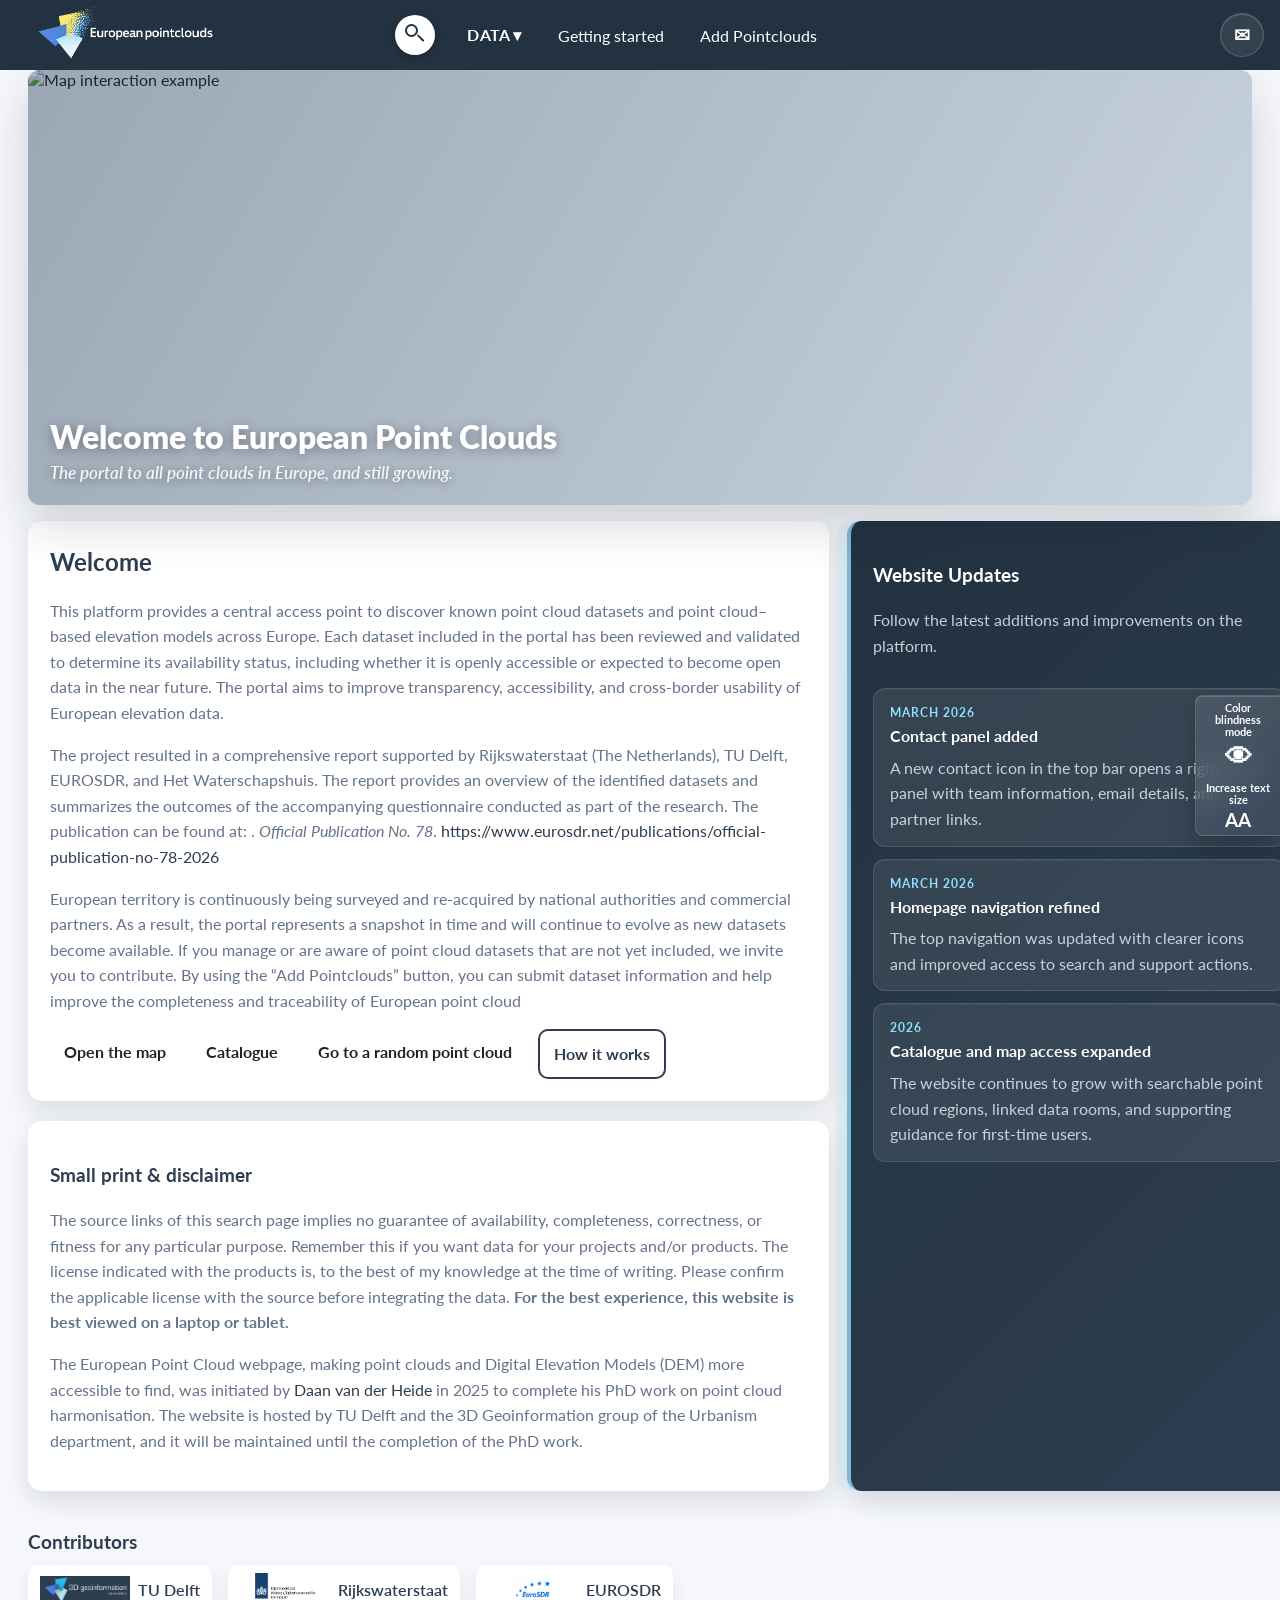
==== commit ab80551c: "update v1.9 Added new functions" ====
--- a/website/index.html
+++ b/website/index.html
@@ -28,7 +28,7 @@
   </section>
 
   <section class="content">
-    <div class="card">
+    <div class="card welcome-card">
       <h2>Welcome</a></h2>
       <p class="muted">
     This platform provides a central access point to discover known point cloud datasets and point cloud–based elevation models across Europe.
@@ -47,11 +47,41 @@
       <div class="cta-row">
         <a class="cta" href="map.html?skipIntro=1">Open the map</a>
         <a class="cta" href="catalogue.html">Catalogue</a>
+        <a class="cta" id="randomPointcloudBtn" href="map.html?skipIntro=1">Go to a random point cloud</a>
         <a class="cta secondary" href="getting-started.html">How it works</a>
       </div>
     </div>
 
-    <div class="card">
+    <div class="card updates-card">
+      <div class="updates-heading">
+        <div>
+          <h3>Website Updates</h3>
+          <p class="muted">Follow the latest additions and improvements on the platform.</p>
+        </div>
+      </div>
+
+      <div class="updates-list" aria-label="Recent website updates">
+        <article class="update-item">
+          <p class="update-date">March 2026</p>
+          <h4>Contact panel added</h4>
+          <p class="muted">A new contact icon in the top bar opens a right-side panel with team information, email details, and partner links.</p>
+        </article>
+
+        <article class="update-item">
+          <p class="update-date">March 2026</p>
+          <h4>Homepage navigation refined</h4>
+          <p class="muted">The top navigation was updated with clearer icons and improved access to search and support actions.</p>
+        </article>
+
+        <article class="update-item">
+          <p class="update-date">2026</p>
+          <h4>Catalogue and map access expanded</h4>
+          <p class="muted">The website continues to grow with searchable point cloud regions, linked data rooms, and supporting guidance for first-time users.</p>
+        </article>
+      </div>
+    </div>
+
+    <div class="card disclaimer-card">
       <h3>Small print &amp; disclaimer</h3>
       <p class="muted">
         The source links of this search page implies no guarantee of availability, completeness, correctness, or fitness for any
--- a/website/assets/css/styles.css
+++ b/website/assets/css/styles.css
@@ -746,19 +746,41 @@
 
 #info .info-select-wrap {
   display: inline-flex;
+  justify-content: flex-end;
+  width: 100%;
   max-width: 100%;
 }
 
 #info .info-select {
-  width: min(100%, 220px);
-  border: 1px solid rgba(255, 255, 255, 0.2);
+  width: min(100%, 260px);
+  border: 1px solid rgba(255, 255, 255, 0.14);
   border-radius: 8px;
-  background: rgba(15, 23, 42, 0.78);
+  background: rgba(255, 255, 255, 0.04);
   color: #ffffff;
   font: inherit;
   font-size: 0.85rem;
   font-weight: 700;
   padding: 6px 28px 6px 10px;
+  text-align: right;
+  backdrop-filter: blur(6px);
+  -webkit-backdrop-filter: blur(6px);
+}
+
+#info .info-row-dataset {
+  align-items: flex-start;
+}
+
+#info .info-row-dataset strong {
+  flex: 1 1 auto;
+  display: flex;
+  justify-content: flex-end;
+}
+
+#info .info-select:hover,
+#info .info-select:focus {
+  background: rgba(255, 255, 255, 0.08);
+  border-color: rgba(143, 223, 255, 0.32);
+  outline: none;
 }
 
 #info .classification-table {
@@ -842,6 +864,34 @@
   max-width: 100%;
 }
 
+#info .info-platform-block {
+  display: flex;
+  flex-direction: column;
+  align-items: flex-start;
+  gap: 8px;
+  padding: 7px 0 0;
+  border-top: 1px solid rgba(255, 255, 255, 0.1);
+}
+
+#info .info-platform-title {
+  color: #b7c7d8;
+  font-weight: 600;
+  font-size: clamp(0.76rem, 0.9vw, 1rem);
+}
+
+#info .info-platform-block .type-pillset {
+  display: grid;
+  grid-template-columns: repeat(3, minmax(0, max-content));
+  flex-wrap: unset;
+  align-items: start;
+  gap: 8px;
+  justify-content: flex-start;
+}
+
+#info .info-platform-block .type-pill {
+  display: flex;
+}
+
 #info .type-pill {
   display: inline-flex;
   align-items: center;
@@ -886,7 +936,7 @@
   justify-content: center;
   gap: 16px;
   background: #233240;
-  padding: 15px 16px;
+  padding: 15px 72px 15px 16px;
   position: fixed;
   top: 0;
   width: 100%;
@@ -953,6 +1003,38 @@
   margin-left: auto;
 }
 
+#tab-actions {
+  position: absolute;
+  right: 16px;
+  display: flex;
+  align-items: center;
+}
+
+#tab-contact {
+  min-width: 44px;
+  height: 44px;
+  border-radius: 999px !important;
+  border: 1px solid rgba(255, 255, 255, 0.18) !important;
+  background: rgba(255, 255, 255, 0.08) !important;
+  color: #ffffff !important;
+  display: inline-flex;
+  align-items: center;
+  justify-content: center;
+  padding: 0 !important;
+  font-size: 1.2rem !important;
+  font-weight: 700;
+  box-shadow: inset 0 1px 0 rgba(255, 255, 255, 0.14);
+  transition: background 0.2s ease, color 0.2s ease, transform 0.2s ease;
+}
+
+#tab-contact:hover,
+#tab-contact:focus,
+#tab-contact[aria-expanded="true"] {
+  background: rgba(48, 191, 235, 0.2) !important;
+  color: #d9f4ff !important;
+  transform: translateY(-1px);
+}
+
 #mobile-controls button {
   width: 40px;
   height: 40px;
@@ -979,7 +1061,8 @@
 }
 
 #mobileSearchToggle {
-  background: #ffffff url("../images/search_icon.png") center/22px 22px no-repeat !important;
+  background: #ffffff !important;
+  position: relative;
 }
 
 #mobileMenu {
@@ -1029,6 +1112,132 @@
 
 #mobileMenu button:hover {
   background: rgba(255, 255, 255, 0.12);
+}
+
+#contactDrawerOverlay {
+  position: fixed;
+  inset: 0;
+  background: rgba(15, 23, 42, 0.42);
+  backdrop-filter: blur(2px);
+  -webkit-backdrop-filter: blur(2px);
+  opacity: 0;
+  pointer-events: none;
+  transition: opacity 0.24s ease;
+  z-index: 1750;
+}
+
+#contactDrawerOverlay.open {
+  opacity: 1;
+  pointer-events: auto;
+}
+
+#contactDrawer {
+  position: fixed;
+  top: 76px;
+  right: 12px;
+  width: min(380px, calc(100vw - 24px));
+  max-height: calc(100vh - 96px);
+  overflow-y: auto;
+  box-sizing: border-box;
+  padding: 20px;
+  border-radius: 18px;
+  border: 1px solid rgba(255, 255, 255, 0.18);
+  background:
+    linear-gradient(145deg, rgba(255, 255, 255, 0.16), rgba(255, 255, 255, 0.05)),
+    linear-gradient(180deg, rgba(19, 31, 47, 0.46), rgba(19, 31, 47, 0.34));
+  color: #eef5ff;
+  box-shadow:
+    0 16px 38px rgba(0, 0, 0, 0.28),
+    inset 0 1px 0 rgba(255, 255, 255, 0.18);
+  backdrop-filter: blur(18px) saturate(145%);
+  -webkit-backdrop-filter: blur(18px) saturate(145%);
+  transform: translateX(calc(100% + 24px));
+  opacity: 0;
+  pointer-events: none;
+  transition: transform 0.28s ease, opacity 0.24s ease;
+  z-index: 1800;
+}
+
+#contactDrawer.open {
+  transform: translateX(0);
+  opacity: 1;
+  pointer-events: auto;
+}
+
+.contact-drawer-header {
+  display: flex;
+  align-items: flex-start;
+  justify-content: space-between;
+  gap: 12px;
+  margin-bottom: 18px;
+}
+
+.contact-drawer-eyebrow {
+  margin: 0 0 6px;
+  color: #8fdfff;
+  font-size: 0.78rem;
+  font-weight: 700;
+  letter-spacing: 0.14em;
+  text-transform: uppercase;
+}
+
+#contactDrawer h2 {
+  margin: 0;
+  font-size: 1.5rem;
+  line-height: 1.15;
+  color: #ffffff;
+}
+
+#contactDrawerClose {
+  width: 38px;
+  height: 38px;
+  border: 0;
+  border-radius: 999px;
+  background: rgba(255, 255, 255, 0.12);
+  color: #ffffff;
+  cursor: pointer;
+  font-size: 1.6rem;
+  line-height: 1;
+  flex: 0 0 auto;
+}
+
+#contactDrawerClose:hover,
+#contactDrawerClose:focus {
+  background: rgba(255, 255, 255, 0.2);
+}
+
+.contact-drawer-section {
+  padding: 14px 0;
+  border-top: 1px solid rgba(255, 255, 255, 0.14);
+}
+
+.contact-drawer-section:first-of-type {
+  border-top: 0;
+  padding-top: 0;
+}
+
+.contact-drawer-section h3 {
+  margin: 0 0 8px;
+  color: #ffffff;
+  font-size: 1rem;
+}
+
+.contact-drawer-section p {
+  margin: 8px 0 0;
+  color: #d0deee;
+  line-height: 1.55;
+}
+
+.contact-drawer-link {
+  color: #8fdfff;
+  font-weight: 700;
+  text-decoration: none;
+  overflow-wrap: anywhere;
+}
+
+.contact-drawer-link:hover,
+.contact-drawer-link:focus {
+  text-decoration: underline;
 }
 
 #mobileSearchOverlay {
@@ -1563,11 +1772,39 @@
   border-radius: 50%;
   border: none;
   cursor: pointer;
-  background: #ffffff url("../images/search_icon.png") center/24px 24px no-repeat !important;
+  background: #ffffff !important;
   box-shadow: 0 2px 6px rgba(0, 0, 0, 0.25);
   margin: 0;
   padding: 0 !important;
   display: inline-block;
+  position: relative;
+}
+
+#mobileSearchToggle::before,
+#tocSearchToggle::before {
+  content: "";
+  position: absolute;
+  width: 13px;
+  height: 13px;
+  border: 2.4px solid #233240;
+  border-radius: 50%;
+  left: 10px;
+  top: 9px;
+  box-sizing: border-box;
+}
+
+#mobileSearchToggle::after,
+#tocSearchToggle::after {
+  content: "";
+  position: absolute;
+  width: 9px;
+  height: 2.4px;
+  background: #233240;
+  border-radius: 999px;
+  transform: rotate(45deg);
+  transform-origin: center;
+  left: 21px;
+  top: 22px;
 }
 
 #tocSearch {
@@ -1915,6 +2152,10 @@
 
   .map-page #info .type-pillset {
     justify-content: flex-start;
+  }
+
+  .map-page #info .info-platform-block .type-pillset {
+    align-items: flex-start;
   }
 
   .map-page #info .type-icon {
@@ -2681,6 +2922,7 @@
   --text: #1e293b;
   --muted: #64748b;
   --accent: #ffffff;
+  --hero-image-height: clamp(260px, 34vw, 560px);
   
   background: linear-gradient(135deg, #e7edf5 0%, #f6f8fb 100%);
   color: var(--text);
@@ -2707,7 +2949,7 @@
 
 .home-page .banner img {
   width: 100%;
-  height: clamp(260px, 34vw, 560px);
+  height: var(--hero-image-height);
   object-fit: cover;
   display: block;
   background: #d9e5f0;
@@ -2755,10 +2997,13 @@
 
 .home-page .content {
   width: min(1600px, 100%);
-  margin: 0 auto 64px auto;
+  margin: 0 auto 40px auto;
   padding: 0 clamp(12px, 2.2vw, 32px);
   display: grid;
-  gap: 18px;
+  row-gap: 20px;
+  column-gap: 18px;
+  grid-template-columns: minmax(0, 1.65fr) minmax(280px, 0.95fr);
+  align-items: start;
 }
 
 .home-page .card {
@@ -2777,6 +3022,83 @@
 .home-page .card h3 {
   margin: 18px 0 6px 0;
   color: var(--bg);
+}
+
+.home-page .updates-card {
+  background:
+    linear-gradient(135deg, rgba(35, 50, 64, 0.98), rgba(44, 62, 80, 0.94)),
+    #233240;
+  color: #ffffff;
+  grid-column: 2;
+  grid-row: 1 / span 2;
+  border-left: 4px solid rgba(143, 223, 255, 0.78);
+  box-shadow:
+    -10px 0 0 rgba(143, 223, 255, 0.12),
+    0 10px 28px rgba(15, 23, 42, 0.16);
+  align-self: stretch;
+}
+
+.home-page .welcome-card {
+  grid-column: 1;
+  grid-row: 1;
+}
+
+.home-page .disclaimer-card {
+  grid-column: 1;
+  grid-row: 2;
+}
+
+.home-page .updates-card h3,
+.home-page .updates-card h4 {
+  color: #ffffff;
+}
+
+.home-page .updates-card .muted {
+  color: rgba(226, 232, 240, 0.86);
+}
+
+.home-page .updates-heading {
+  display: flex;
+  align-items: flex-start;
+  justify-content: space-between;
+  gap: 12px;
+  margin-bottom: 14px;
+}
+
+.home-page .updates-list {
+  display: grid;
+  gap: 12px;
+}
+
+.home-page .update-item {
+  padding: 14px 16px;
+  border-radius: 12px;
+  background: rgba(255, 255, 255, 0.08);
+  border: 1px solid rgba(255, 255, 255, 0.12);
+  box-shadow: inset 0 1px 0 rgba(255, 255, 255, 0.05);
+}
+
+.home-page .update-item.special-update {
+  background: linear-gradient(135deg, rgba(244, 208, 63, 0.22), rgba(255, 255, 255, 0.1));
+  border-color: rgba(244, 208, 63, 0.45);
+}
+
+.home-page .update-item h4 {
+  margin: 0 0 6px;
+  font-size: 1rem;
+}
+
+.home-page .update-item p {
+  margin: 0;
+}
+
+.home-page .update-date {
+  margin: 0 0 8px;
+  color: #8fdfff;
+  font-size: 0.78rem;
+  font-weight: 700;
+  letter-spacing: 0.08em;
+  text-transform: uppercase;
 }
 
 .home-page .muted {
@@ -2861,6 +3183,17 @@
     padding-top: 92px;
   }
 
+  .home-page .content {
+    grid-template-columns: 1fr;
+  }
+
+  .home-page .welcome-card,
+  .home-page .updates-card,
+  .home-page .disclaimer-card {
+    grid-column: auto;
+    grid-row: auto;
+  }
+
   .home-page .banner img {
     height: 230px;
   }
@@ -2934,11 +3267,16 @@
     align-items: center;
     justify-content: space-between;
     flex-wrap: nowrap;
+    padding: 15px 16px;
   }
 
   #mobile-controls {
     order: 1 !important;
     margin-left: 0 !important;
+  }
+
+  #tab-actions {
+    display: none;
   }
 
   #tab-left {
@@ -2948,4 +3286,12 @@
     width: auto !important;
     position: static !important;
   }
-}
+
+  #contactDrawer {
+    top: 72px;
+    right: 10px;
+    width: calc(100vw - 20px);
+    max-height: calc(100vh - 84px);
+    padding: 18px;
+  }
+}
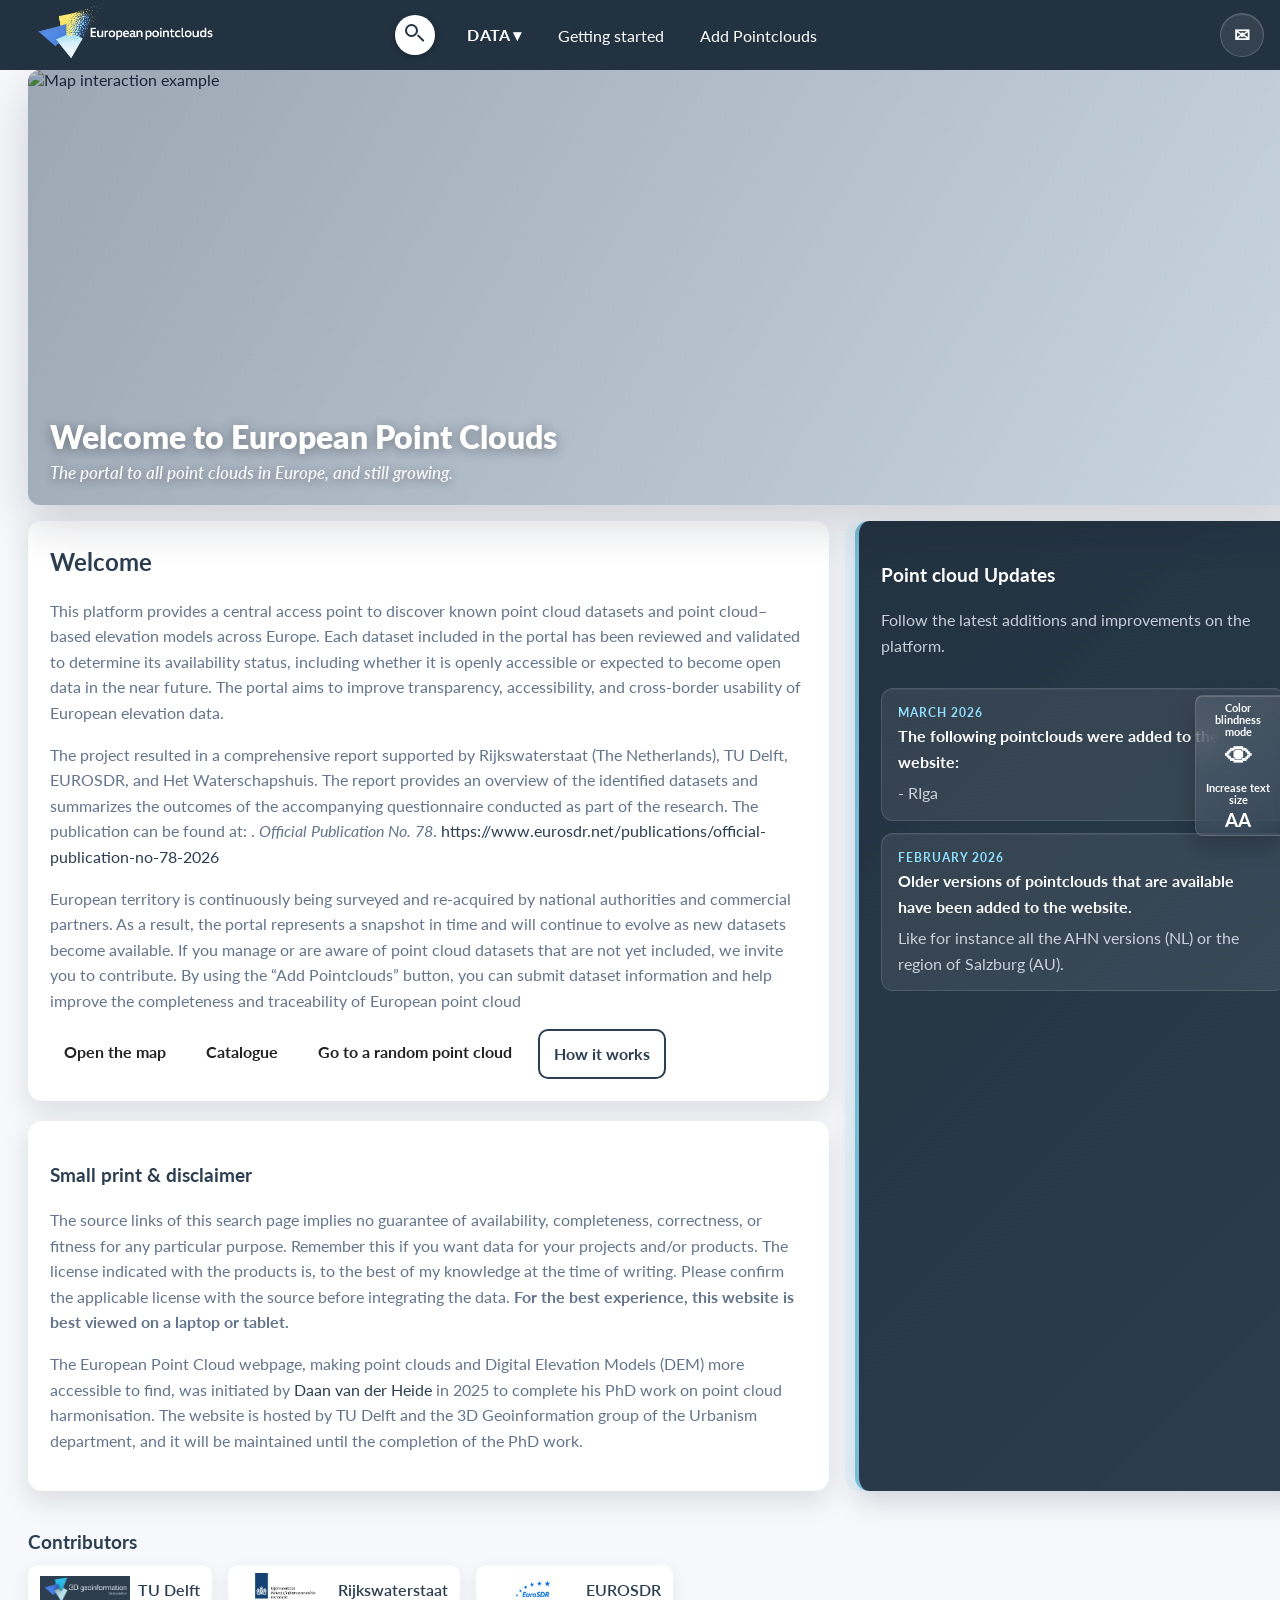
==== commit 56ca16d0: "updates" ====
--- a/website/index.html
+++ b/website/index.html
@@ -55,7 +55,7 @@
     <div class="card updates-card">
       <div class="updates-heading">
         <div>
-          <h3>Website Updates</h3>
+          <h3>Point cloud Updates</h3>
           <p class="muted">Follow the latest additions and improvements on the platform.</p>
         </div>
       </div>
@@ -63,20 +63,14 @@
       <div class="updates-list" aria-label="Recent website updates">
         <article class="update-item">
           <p class="update-date">March 2026</p>
-          <h4>Contact panel added</h4>
-          <p class="muted">A new contact icon in the top bar opens a right-side panel with team information, email details, and partner links.</p>
+          <h4>The following pointclouds were added to the website:</h4>
+          <p class="muted">- RIga</p>
         </article>
 
         <article class="update-item">
-          <p class="update-date">March 2026</p>
-          <h4>Homepage navigation refined</h4>
-          <p class="muted">The top navigation was updated with clearer icons and improved access to search and support actions.</p>
-        </article>
-
-        <article class="update-item">
-          <p class="update-date">2026</p>
-          <h4>Catalogue and map access expanded</h4>
-          <p class="muted">The website continues to grow with searchable point cloud regions, linked data rooms, and supporting guidance for first-time users.</p>
+          <p class="update-date">February 2026</p>
+          <h4>Older versions of pointclouds that are available have been added to the website.</h4>
+          <p class="muted">Like for instance all the AHN versions (NL) or the region of Salzburg (AU).</p>
         </article>
       </div>
     </div>
--- a/website/assets/css/styles.css
+++ b/website/assets/css/styles.css
@@ -44,7 +44,7 @@
 }
 
 #logo {
-  height: 48px;
+  height: clamp(36px, 5vw, 48px);
   width: auto;
 }
 
@@ -57,7 +57,7 @@
   align-items: center;
   gap: 12px;
   background: #233240;
-  padding: 8px 12px;
+  padding: clamp(6px, 1vw, 8px) clamp(8px, 1.4vw, 12px);
   border-radius: 8px;
   box-shadow: 0 4px 20px rgba(0, 0, 0, 0.3);
 }
@@ -253,7 +253,7 @@
 }
 
 #toc-logos img#logo {
-  height: 48px;
+  height: clamp(38px, 5vw, 48px);
   /* bigger site logo */
   margin-right: 12px;
 }
@@ -652,22 +652,24 @@
 
 #info .info-tabs {
   display: flex;
+  flex-wrap: wrap;
   gap: 8px;
   margin: 0 0 12px;
 }
 
 #info .info-tab-btn {
   flex: 1;
+  min-width: 0;
   border: 1px solid rgba(255, 255, 255, 0.14);
   border-radius: 999px;
   background: rgba(255, 255, 255, 0.05);
   color: #b7c7d8;
   cursor: pointer;
   font: inherit;
-  font-size: 0.82rem;
+  font-size: 0.79rem;
   font-weight: 700;
   line-height: 1.2;
-  padding: 9px 12px;
+  padding: 9px 10px;
   transition: background 0.2s ease, color 0.2s ease, border-color 0.2s ease;
 }
 
@@ -693,7 +695,7 @@
 #info .info-sections {
   display: grid;
   gap: 10px;
-  grid-template-columns: repeat(2, minmax(0, 1fr));
+  grid-template-columns: repeat(auto-fit, minmax(260px, 1fr));
 }
 
 #info .info-card:last-child {
@@ -705,6 +707,7 @@
   border: 1px solid rgba(255, 255, 255, 0.12);
   border-radius: 12px;
   padding: 10px 12px;
+  min-width: 0;
 }
 
 #info .info-card h4 {
@@ -717,6 +720,10 @@
   padding-bottom: 12px;
 }
 
+#info .info-panel-section[data-info-panel="specs"] > .info-card {
+  margin-bottom: 10px;
+}
+
 #info .info-row {
   display: flex;
   align-items: center;
@@ -735,6 +742,7 @@
   color: #b7c7d8;
   font-weight: 600;
   font-size: clamp(0.76rem, 0.9vw, 1rem);
+  min-width: 0;
 }
 
 #info .info-row strong {
@@ -742,6 +750,23 @@
   font-weight: 700;
   text-align: right;
   font-size: clamp(0.76rem, 0.9vw, 1rem);
+  min-width: 0;
+  overflow-wrap: break-word;
+  word-break: normal;
+}
+
+#info .info-row-stacked {
+  display: block;
+}
+
+#info .info-row-stacked span {
+  display: block;
+  margin-bottom: 8px;
+}
+
+#info .info-row-stacked strong {
+  display: block;
+  text-align: left;
 }
 
 #info .info-select-wrap {
@@ -749,19 +774,38 @@
   justify-content: flex-end;
   width: 100%;
   max-width: 100%;
+  position: relative;
+}
+
+#info .info-select-wrap::after {
+  content: "";
+  position: absolute;
+  right: 12px;
+  top: 50%;
+  width: 8px;
+  height: 8px;
+  border-right: 2px solid #8fdfff;
+  border-bottom: 2px solid #8fdfff;
+  transform: translateY(-65%) rotate(45deg);
+  pointer-events: none;
 }
 
 #info .info-select {
-  width: min(100%, 260px);
-  border: 1px solid rgba(255, 255, 255, 0.14);
-  border-radius: 8px;
-  background: rgba(255, 255, 255, 0.04);
+  width: 100%;
+  max-width: 100%;
+  border: 1px solid rgba(143, 223, 255, 0.24);
+  border-radius: 10px;
+  background: #2c3e50;
   color: #ffffff;
   font: inherit;
-  font-size: 0.85rem;
-  font-weight: 700;
-  padding: 6px 28px 6px 10px;
-  text-align: right;
+  padding: 7px 34px 7px 12px;
+  text-align: left;
+  appearance: none;
+  -webkit-appearance: none;
+  -moz-appearance: none;
+  box-shadow:
+    inset 0 1px 0 rgba(255, 255, 255, 0.05),
+    0 8px 18px rgba(15, 23, 42, 0.18);
   backdrop-filter: blur(6px);
   -webkit-backdrop-filter: blur(6px);
 }
@@ -774,13 +818,23 @@
   flex: 1 1 auto;
   display: flex;
   justify-content: flex-end;
+  min-width: 0;
+}
+
+#info .info-row-dataset .info-select-wrap {
+  max-width: 360px;
 }
 
 #info .info-select:hover,
 #info .info-select:focus {
-  background: rgba(255, 255, 255, 0.08);
-  border-color: rgba(143, 223, 255, 0.32);
+  background: #2c3e50;
+  border-color: rgba(143, 223, 255, 0.42);
   outline: none;
+}
+
+#info .info-select option {
+  background: #2c3e50;
+  color: #f1f6ff;
 }
 
 #info .classification-table {
@@ -790,7 +844,7 @@
 
 #info .classification-row {
   display: grid;
-  grid-template-columns: 32px minmax(0, 1fr) 20px;
+  grid-template-columns: 44px minmax(0, 1.2fr) 56px minmax(0, 1fr);
   gap: 10px;
   align-items: center;
   padding: 6px 0;
@@ -802,21 +856,69 @@
   padding-top: 0;
 }
 
+#info .classification-icon,
 #info .classification-code,
-#info .classification-name {
+#info .classification-name,
+#info .classification-local {
   color: #b7c7d8;
   font-size: clamp(0.74rem, 0.88vw, 0.95rem);
 }
 
+#info .classification-row-header span {
+  color: #ffffff;
+  font-size: 0.76rem;
+  font-weight: 700;
+  letter-spacing: 0.03em;
+  text-transform: uppercase;
+}
+
+#info .classification-icon {
+  display: inline-flex;
+  align-items: center;
+  justify-content: center;
+  min-height: 28px;
+  padding: 0 6px;
+  border-radius: 999px;
+  background: rgba(143, 223, 255, 0.12);
+  border: 1px solid rgba(143, 223, 255, 0.28);
+  color: #ffffff;
+  font-weight: 700;
+}
+
+#info .classification-icon-svg {
+  display: inline-flex;
+  align-items: center;
+  justify-content: center;
+  width: 18px;
+  height: 18px;
+}
+
+#info .classification-icon svg {
+  width: 18px;
+  height: 18px;
+  stroke: currentColor;
+  fill: none;
+  stroke-width: 1.8;
+  stroke-linecap: round;
+  stroke-linejoin: round;
+}
+
+#info .classification-row-header .classification-icon {
+  background: transparent;
+  border: 0;
+  border-radius: 0;
+  justify-content: flex-start;
+  min-height: 0;
+  padding: 0;
+}
+
 #info .classification-code {
   font-weight: 700;
-}
-
-#info .classification-mark {
-  color: #ffffff;
   text-align: center;
-  font-size: 0.92rem;
-  font-weight: 800;
+}
+
+#info .classification-local {
+  color: #dbe7f3;
 }
 
 #info .classification-note {
@@ -864,10 +966,83 @@
   max-width: 100%;
 }
 
+#info .dataset-type-checks {
+  display: flex;
+  flex-wrap: wrap;
+  gap: 12px;
+  width: 100%;
+  max-width: 100%;
+  box-sizing: border-box;
+}
+
+#info .dataset-type-item {
+  display: inline-flex;
+  align-items: center;
+  gap: 6px;
+  color: #f1f6ff;
+  min-width: 0;
+  width: auto;
+  flex: 0 0 auto;
+  white-space: nowrap;
+}
+
+#info .info-row-stacked .dataset-type-item,
+#info .info-row-stacked .dataset-type-label {
+  display: inline-flex;
+  margin-bottom: 0;
+}
+
+#info .dataset-type-box {
+  width: 15px;
+  height: 15px;
+  padding: 0;
+  border-radius: 4px;
+  border: 1px solid rgba(186, 210, 232, 0.55);
+  background: rgba(255, 255, 255, 0.05);
+  box-shadow: inset 0 1px 0 rgba(255, 255, 255, 0.06);
+  position: relative;
+  flex: 0 0 auto;
+  cursor: pointer;
+  appearance: none;
+  -webkit-appearance: none;
+}
+
+#info .dataset-type-box.is-checked {
+  background: rgba(143, 223, 255, 0.22);
+  border-color: rgba(143, 223, 255, 0.75);
+}
+
+#info .dataset-type-box:focus-visible {
+  outline: 2px solid rgba(143, 223, 255, 0.45);
+  outline-offset: 2px;
+}
+
+#info .dataset-type-box.is-checked::after {
+  content: "";
+  position: absolute;
+  left: 4px;
+  top: 1px;
+  width: 4px;
+  height: 8px;
+  border-right: 2px solid #dff7ff;
+  border-bottom: 2px solid #dff7ff;
+  transform: rotate(45deg);
+}
+
+#info .dataset-type-label {
+  display: inline-block;
+  font: inherit;
+  font-weight: 700;
+  line-height: 1.2;
+  white-space: nowrap;
+  cursor: pointer;
+}
+
 #info .info-platform-block {
   display: flex;
-  flex-direction: column;
+  flex-direction: row;
   align-items: flex-start;
+  justify-content: space-between;
   gap: 8px;
   padding: 7px 0 0;
   border-top: 1px solid rgba(255, 255, 255, 0.1);
@@ -880,12 +1055,14 @@
 }
 
 #info .info-platform-block .type-pillset {
-  display: grid;
-  grid-template-columns: repeat(3, minmax(0, max-content));
-  flex-wrap: unset;
+  display: flex;
+  flex-wrap: nowrap;
   align-items: start;
   gap: 8px;
-  justify-content: flex-start;
+  justify-content: flex-end;
+  overflow-x: auto;
+  max-width: 100%;
+  margin-left: auto;
 }
 
 #info .info-platform-block .type-pill {
@@ -910,6 +1087,61 @@
   height: 53px;
   object-fit: contain;
   display: block;
+}
+
+.research-marker {
+  position: relative;
+  display: inline-flex;
+  align-items: center;
+  border: 0;
+  background: transparent;
+  padding: 0;
+  cursor: pointer;
+}
+
+.research-marker-pin {
+  position: relative;
+  width: 18px;
+  height: 18px;
+  border-radius: 999px 999px 999px 0;
+  background: linear-gradient(180deg, #7dd3fc 0%, #2563eb 100%);
+  border: 2px solid rgba(255, 255, 255, 0.85);
+  box-shadow: 0 10px 18px rgba(15, 23, 42, 0.35);
+  transform: rotate(-45deg);
+}
+
+.research-marker-pin::after {
+  content: "";
+  position: absolute;
+  inset: 4px;
+  border-radius: 999px;
+  background: rgba(255, 255, 255, 0.92);
+}
+
+.research-marker-label {
+  display: inline-flex;
+  align-items: center;
+  min-height: 26px;
+  padding: 3px 10px;
+  border-radius: 999px;
+  background: rgba(15, 23, 42, 0.88);
+  color: #f8fafc;
+  font-size: 0.78rem;
+  font-weight: 700;
+  letter-spacing: 0.01em;
+  box-shadow: 0 8px 18px rgba(15, 23, 42, 0.28);
+}
+
+.research-popup .maplibregl-popup-content {
+  background: rgba(15, 23, 42, 0.94);
+  color: #f8fafc;
+  border-radius: 10px;
+  padding: 8px 10px;
+  box-shadow: 0 14px 30px rgba(15, 23, 42, 0.28);
+}
+
+.research-popup .maplibregl-popup-tip {
+  border-top-color: rgba(15, 23, 42, 0.94);
 }
 
 @media (max-width: 760px) {
@@ -1434,6 +1666,10 @@
   margin-top: 8px;
 }
 
+.filter-group-research {
+  padding-top: 10px;
+}
+
 .filter-group label {
   display: block;
   color: #0f172a;
@@ -1585,6 +1821,36 @@
 #filterClassificationMenu input[type="checkbox"] {
   margin: 0;
   accent-color: #4e9df3;
+}
+
+.filter-round-toggle {
+  display: flex !important;
+  align-items: center;
+  gap: 10px;
+  cursor: pointer;
+  margin-bottom: 0 !important;
+}
+
+.filter-round-toggle input[type="checkbox"] {
+  position: absolute;
+  opacity: 0;
+  pointer-events: none;
+}
+
+.filter-round-toggle-box {
+  width: 16px;
+  height: 16px;
+  border-radius: 999px;
+  border: 2px solid #4e9df3;
+  background: transparent;
+  box-shadow: inset 0 0 0 0 rgba(78, 157, 243, 0.95);
+  transition: box-shadow 0.18s ease, background 0.18s ease, border-color 0.18s ease;
+  flex: 0 0 16px;
+}
+
+.filter-round-toggle input[type="checkbox"]:checked + .filter-round-toggle-box {
+  background: #4e9df3;
+  box-shadow: inset 0 0 0 3px rgba(255, 255, 255, 0.95);
 }
 
 .filter-actions {
@@ -2089,13 +2355,13 @@
   }
 
   #tab-title .tab-title-logo {
-    width: 150px;
+    width: clamp(120px, 28vw, 150px);
   }
 
   #tab-title .tab-title-logo {
     content: url("../images/logo_website_mobile.png");
-    width: 44px;
-    height: 44px;
+    width: clamp(36px, 10vw, 44px);
+    height: clamp(36px, 10vw, 44px);
     object-fit: contain;
   }
 
@@ -2552,15 +2818,17 @@
 
 /* Catalogue page specific styles */
 .catalogue-page {
-  background: #f6f8fb;
+  background:
+    radial-gradient(circle at top, rgba(143, 223, 255, 0.16), transparent 38%),
+    linear-gradient(180deg, #eef5fb 0%, #e7f0f8 100%);
   color: #1e293b;
   padding-top: 64px;
 }
 
 .catalogue-page main {
-  max-width: 960px;
-  margin: 32px auto;
-  padding: 0 18px;
+  width: min(1600px, calc(100% - 32px));
+  margin: 24px auto 36px;
+  padding: 0;
 }
 
 .catalogue-page p {
@@ -2575,16 +2843,18 @@
 
 .catalogue-table-wrap {
   margin-top: 16px;
-  background: #fff;
-  border-radius: 12px;
-  box-shadow: 0 6px 18px rgba(15, 23, 42, 0.08);
+  background: rgba(255, 255, 255, 0.92);
+  border-radius: 18px;
+  border: 1px solid rgba(148, 163, 184, 0.2);
+  box-shadow: 0 18px 40px rgba(15, 23, 42, 0.12);
   overflow: auto;
 }
 
 .catalogue-table {
   width: 100%;
-  border-collapse: collapse;
-  min-width: 920px;
+  border-collapse: separate;
+  border-spacing: 0;
+  min-width: 1120px;
 }
 
 .catalogue-table th,
@@ -2596,7 +2866,7 @@
 }
 
 .catalogue-table th {
-  background: #f1f5f9;
+  background: #dfeaf4;
   color: #334155;
   font-weight: 700;
   position: sticky;
@@ -2630,6 +2900,10 @@
 @media (max-width: 768px) {
   .catalogue-page {
     padding-top: 92px;
+  }
+
+  .catalogue-page main {
+    width: calc(100% - 16px);
   }
 
   #tabs {
@@ -2931,8 +3205,8 @@
 }
 
 .home-page .hero {
-  max-width: 100%;
-  margin: 6px 0 16px 0;
+  width: min(1600px, 100%);
+  margin: 6px auto 16px auto;
   padding: 0 clamp(12px, 2.2vw, 32px);
   display: grid;
   gap: 20px;
@@ -3031,6 +3305,7 @@
   color: #ffffff;
   grid-column: 2;
   grid-row: 1 / span 2;
+  margin-left: 8px;
   border-left: 4px solid rgba(143, 223, 255, 0.78);
   box-shadow:
     -10px 0 0 rgba(143, 223, 255, 0.12),
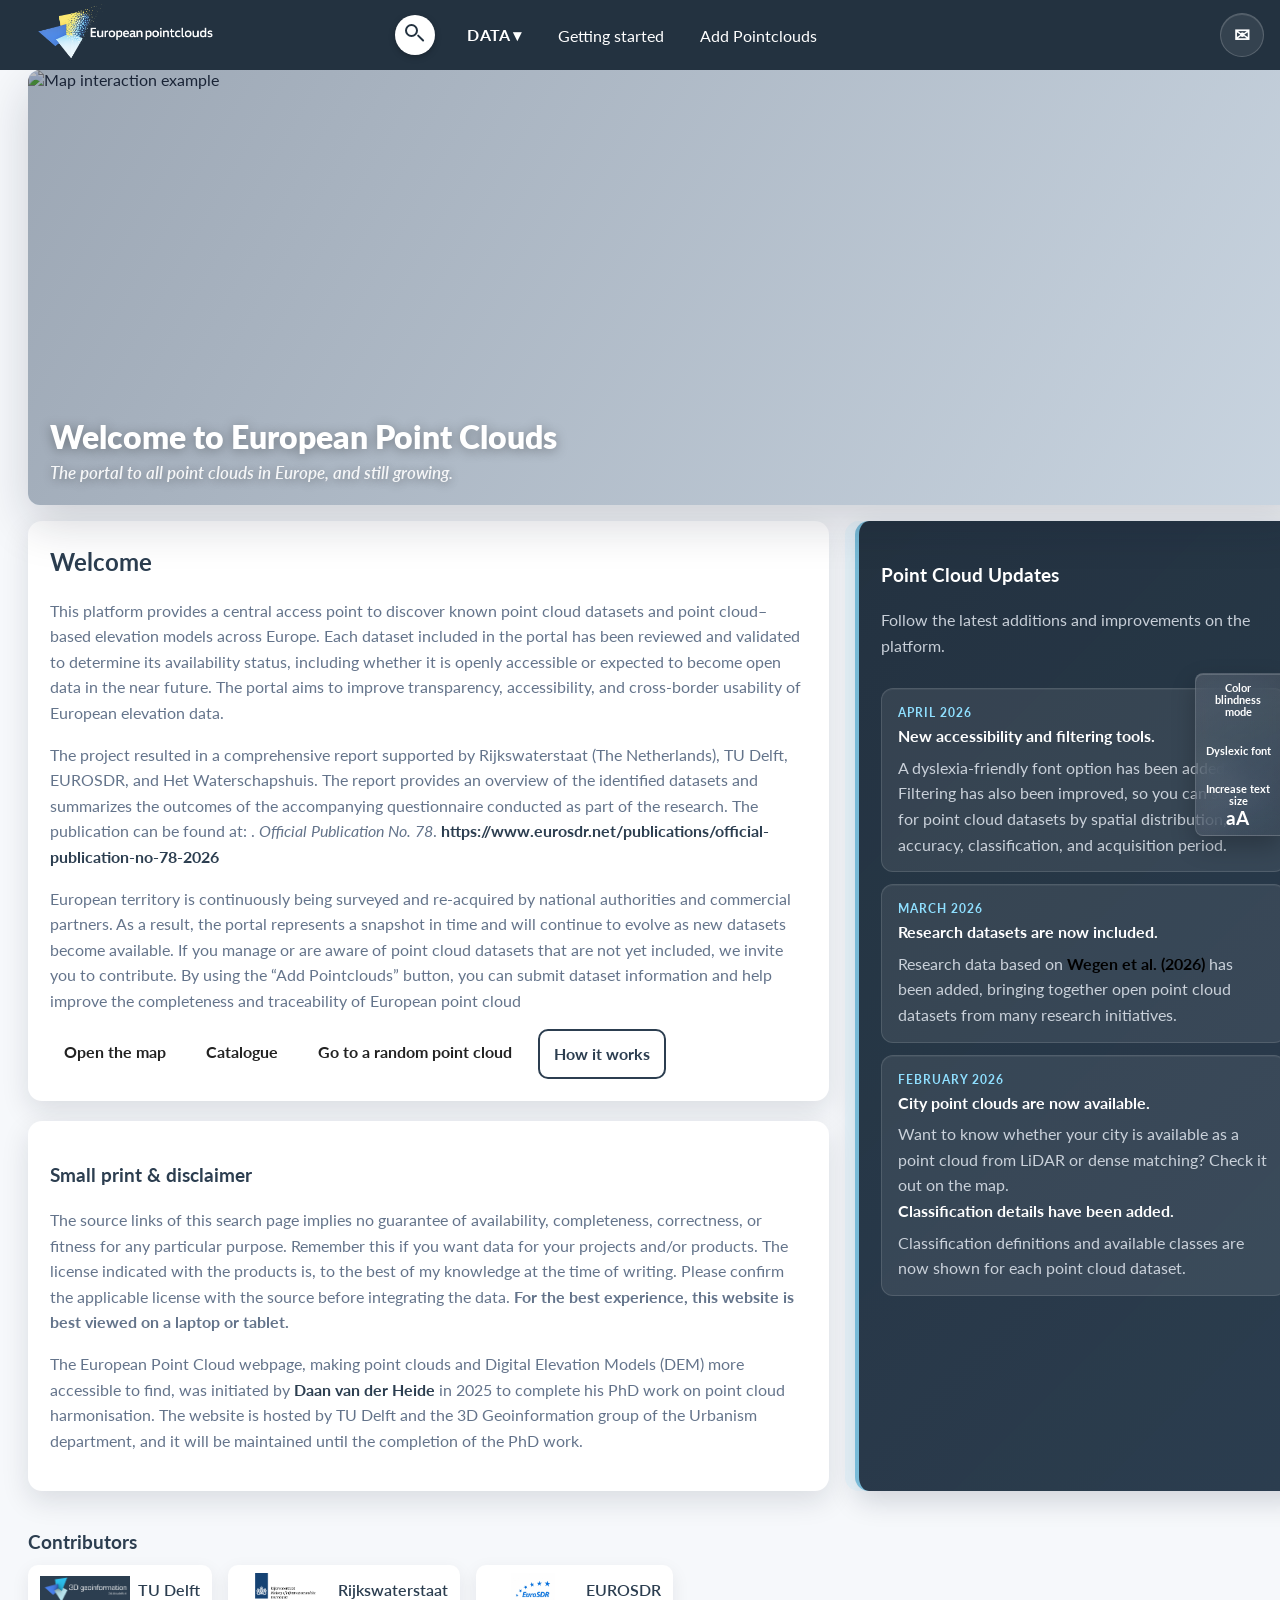
==== commit d111d798: "update data catalogue" ====
--- a/website/index.html
+++ b/website/index.html
@@ -55,22 +55,30 @@
     <div class="card updates-card">
       <div class="updates-heading">
         <div>
-          <h3>Point cloud Updates</h3>
+          <h3>Point Cloud Updates</h3>
           <p class="muted">Follow the latest additions and improvements on the platform.</p>
         </div>
       </div>
 
       <div class="updates-list" aria-label="Recent website updates">
         <article class="update-item">
+          <p class="update-date">April 2026</p>
+          <h4>New accessibility and filtering tools.</h4>
+          <p class="muted">A dyslexia-friendly font option has been added. Filtering has also been improved, so you can search for point cloud datasets by spatial distribution, accuracy, classification, and acquisition period.</p>
+        </article>
+
+        <article class="update-item">
           <p class="update-date">March 2026</p>
-          <h4>The following pointclouds were added to the website:</h4>
-          <p class="muted">- RIga</p>
+          <h4>Research datasets are now included.</h4>
+          <p class="muted">Research data based on <a class="inline-link" href="https://doi.org/10.1016/j.isprsjprs.2025.11.003" target="_blank" rel="noopener noreferrer">Wegen et al. (2026)</a> has been added, bringing together open point cloud datasets from many research initiatives.</p>
         </article>
 
         <article class="update-item">
           <p class="update-date">February 2026</p>
-          <h4>Older versions of pointclouds that are available have been added to the website.</h4>
-          <p class="muted">Like for instance all the AHN versions (NL) or the region of Salzburg (AU).</p>
+          <h4>City point clouds are now available.</h4>
+          <p class="muted">Want to know whether your city is available as a point cloud from LiDAR or dense matching? Check it out on the map.</p>
+          <h4>Classification details have been added.</h4>
+          <p class="muted">Classification definitions and available classes are now shown for each point cloud dataset.</p>
         </article>
       </div>
     </div>
--- a/website/assets/css/styles.css
+++ b/website/assets/css/styles.css
@@ -366,6 +366,11 @@
   color: #fff;
   outline: 2px solid transparent;
   transition: background 0.15s, outline 0.15s;
+}
+
+.legend-btn:disabled {
+  cursor: default;
+  opacity: 1;
 }
 
 .legend-btn.active,
@@ -1670,6 +1675,44 @@
   padding-top: 10px;
 }
 
+.filter-dataset-types {
+  display: flex;
+  gap: 10px;
+  flex-wrap: wrap;
+}
+
+.filter-type-check {
+  display: flex;
+  align-items: center;
+  gap: 4px;
+  font-weight: 400 !important;
+  font-size: 0.88rem !important;
+  cursor: pointer;
+  color: #334155 !important;
+}
+
+.filter-type-check input[type="checkbox"] {
+  margin: 0;
+  cursor: pointer;
+}
+
+.filter-missing-check {
+  display: flex !important;
+  align-items: center;
+  gap: 6px;
+  margin-top: 8px;
+  margin-bottom: 0 !important;
+  font-weight: 400 !important;
+  font-size: 0.84rem !important;
+  cursor: pointer;
+  color: #475569 !important;
+}
+
+.filter-missing-check input[type="checkbox"] {
+  margin: 0;
+  cursor: pointer;
+}
+
 .filter-group label {
   display: block;
   color: #0f172a;
@@ -1678,9 +1721,73 @@
   margin-bottom: 6px;
 }
 
+.filter-sub-label {
+  margin: 6px 0 4px;
+  color: #64748b;
+  font-size: 0.8rem;
+  font-style: italic;
+}
+
+.filter-subsection {
+  display: grid;
+  grid-template-columns: minmax(110px, 132px) minmax(0, 1fr);
+  column-gap: 12px;
+  align-items: center;
+  margin-bottom: 6px;
+}
+
+.filter-subsection:last-of-type {
+  margin-bottom: 2px;
+}
+
+.filter-subsection .filter-subsection-meta,
+.filter-subsection .filter-subsection-controls,
+.filter-subsection .range-slider {
+  width: 100%;
+}
+
+.filter-subsection-meta {
+  display: flex;
+  flex-direction: column;
+  align-items: flex-start;
+  justify-content: center;
+  min-width: 0;
+}
+
+.filter-subsection-controls {
+  display: flex;
+  flex-direction: column;
+  align-items: stretch;
+  min-width: 0;
+}
+
+.filter-subsection .filter-sub-label {
+  display: block;
+  margin: 0 0 2px;
+  line-height: 1.2;
+}
+
+.filter-subsection .filter-values {
+  display: block;
+  text-align: center;
+  margin: 0;
+  line-height: 1.05;
+}
+
+.filter-subsection .filter-values span {
+  display: block;
+}
+
+.filter-subsection .range-slider {
+  margin-top: 0;
+  margin-bottom: 1px;
+  height: 22px;
+}
+
 .filter-values {
   display: flex;
-  justify-content: space-between;
+  justify-content: center;
+  text-align: center;
   font-size: 0.85rem;
   color: #475569;
   margin-bottom: 4px;
@@ -1688,13 +1795,13 @@
 
 #filterMenu input[type="range"] {
   width: 100%;
-  margin: 4px 0;
+  margin: 0;
 }
 
 .range-slider {
   position: relative;
   height: 26px;
-  margin-top: 2px;
+  margin-top: 0;
 }
 
 .range-track {
@@ -1910,6 +2017,20 @@
 #filterMenu.filter-dock .filter-group label,
 #filterMenu.filter-dock .filter-menu-header strong {
   color: #f4f8ff;
+}
+
+#filterMenu.filter-dock .filter-sub-label {
+  color: #d7e3f4;
+}
+
+#filterMenu.filter-dock .filter-subsection {
+  margin-bottom: 6px;
+}
+
+#filterMenu.filter-dock .filter-type-check,
+#filterMenu.filter-dock .filter-missing-check,
+#filterMenu.filter-dock #filterClassificationMenu label {
+  color: #f4f8ff !important;
 }
 
 #filterMenu.filter-dock .filter-values {
@@ -2604,18 +2725,14 @@
   align-items: center;
   gap: 10px;
   padding: 8px;
-  cursor: pointer;
+  cursor: default;
   border-radius: 6px;
   border: 2px solid transparent;
 }
 
-.legend-list li:hover {
-  background: rgba(255, 255, 255, 0.1);
-}
-
 .legend-list li.active {
-  border-color: #0a3f85;
-  background: rgba(10, 63, 133, 0.16);
+  border-color: transparent;
+  background: transparent;
 }
 
 .legend-list li.active.active-start.active-end {
@@ -2678,9 +2795,9 @@
   background: rgba(255, 255, 255, 0.04);
   color: #fff;
   cursor: pointer;
-  padding: 6px 5px;
+  padding: 8px 7px;
   display: grid;
-  gap: 4px;
+  gap: 0;
   justify-items: center;
   align-content: center;
   font-family: inherit;
@@ -2708,7 +2825,7 @@
 
 .a11y-label {
   font-size: 0.66rem;
-  line-height: 1.15;
+  line-height: 1.18;
   font-weight: 700;
 }
 
@@ -2716,11 +2833,6 @@
   font-size: 1.2rem;
   line-height: 1;
   font-weight: 700;
-}
-
-.a11y-icon-eye {
-  font-size: 1.7rem;
-  line-height: 1;
 }
 
 .a11y-icon-aa {
@@ -2773,6 +2885,29 @@
   font-size: 112.5%;
 }
 
+html.a11y-dyslexic-font,
+html.a11y-dyslexic-font body,
+html.a11y-dyslexic-font button,
+html.a11y-dyslexic-font input,
+html.a11y-dyslexic-font select,
+html.a11y-dyslexic-font textarea {
+  font-family: 'OpenDyslexic', 'Atkinson Hyperlegible', 'Lexend', 'Comic Sans MS', Verdana, Arial, sans-serif;
+}
+
+html.a11y-dyslexic-font body {
+  letter-spacing: 0.02em;
+  word-spacing: 0.08em;
+  line-height: 1.55;
+}
+
+html.a11y-dyslexic-font .a11y-label,
+html.a11y-dyslexic-font #info,
+html.a11y-dyslexic-font #toc,
+html.a11y-dyslexic-font #filterMenu,
+html.a11y-dyslexic-font #legend-panel {
+  line-height: 1.5;
+}
+
 .swatch {
   width: 18px;
   height: 18px;
@@ -2793,6 +2928,34 @@
 
 .swatch.noinfo {
   background: #7F7F7F;
+}
+
+.swatch.research {
+  background: transparent;
+  border-radius: 0;
+  display: inline-flex;
+  align-items: center;
+  justify-content: center;
+  overflow: visible;
+}
+
+.legend-research-pin {
+  position: relative;
+  width: 12px;
+  height: 12px;
+  border-radius: 999px 999px 999px 0;
+  background: linear-gradient(180deg, #7dd3fc 0%, #2563eb 100%);
+  border: 1.5px solid rgba(255, 255, 255, 0.85);
+  box-shadow: 0 4px 10px rgba(15, 23, 42, 0.28);
+  transform: rotate(-45deg);
+}
+
+.legend-research-pin::after {
+  content: "";
+  position: absolute;
+  inset: 2.5px;
+  border-radius: 999px;
+  background: rgba(255, 255, 255, 0.92);
 }
 
 #helpModal button {
@@ -2821,6 +2984,7 @@
   background:
     radial-gradient(circle at top, rgba(143, 223, 255, 0.16), transparent 38%),
     linear-gradient(180deg, #eef5fb 0%, #e7f0f8 100%);
+  background-attachment: fixed;
   color: #1e293b;
   padding-top: 64px;
 }
@@ -2843,7 +3007,7 @@
 
 .catalogue-table-wrap {
   margin-top: 16px;
-  background: rgba(255, 255, 255, 0.92);
+  background: #ffffff;
   border-radius: 18px;
   border: 1px solid rgba(148, 163, 184, 0.2);
   box-shadow: 0 18px 40px rgba(15, 23, 42, 0.12);
@@ -2874,6 +3038,37 @@
   z-index: 1;
 }
 
+.catalogue-sort-btn {
+  width: 100%;
+  border: 0;
+  background: transparent;
+  color: inherit;
+  cursor: pointer;
+  font: inherit;
+  font-weight: 800;
+  padding: 0;
+  text-align: left;
+  display: flex;
+  justify-content: space-between;
+  align-items: center;
+  gap: 6px;
+}
+
+.catalogue-sort-btn::after {
+  content: "▲\A▼";
+  display: block;
+  flex-shrink: 0;
+  color: #64748b;
+  font-size: 0.55em;
+  line-height: 0.85;
+  white-space: pre;
+}
+
+.catalogue-sort-btn.active::after {
+  content: "▲\A▼";
+  color: #111827;
+}
+
 .catalogue-table td {
   color: #0f172a;
 }
@@ -2886,6 +3081,91 @@
 
 .catalogue-table td a:hover {
   text-decoration: underline;
+}
+
+.catalogue-list {
+  display: grid;
+  gap: 12px;
+  margin-top: 18px;
+}
+
+.catalogue-list-item {
+  background: #ffffff;
+  border: 1px solid #dfe7f3;
+  border-radius: 10px;
+  padding: 16px;
+  box-shadow: 0 6px 18px rgba(15, 23, 42, 0.08);
+}
+
+.catalogue-list-title {
+  display: inline-block;
+  color: #111827;
+  font-size: 1.04rem;
+  font-weight: 800;
+  text-decoration: none;
+}
+
+.catalogue-list-title:hover,
+.catalogue-action:hover {
+  text-decoration: underline;
+}
+
+.catalogue-list-location {
+  margin: 4px 0 12px;
+  color: #475569;
+}
+
+.catalogue-list-meta {
+  display: grid;
+  grid-template-columns: repeat(auto-fit, minmax(140px, 1fr));
+  gap: 8px 12px;
+  margin: 0;
+}
+
+.catalogue-list-meta div {
+  min-width: 0;
+}
+
+.catalogue-list-meta dt {
+  color: #64748b;
+  font-size: 0.72rem;
+  font-weight: 800;
+  text-transform: uppercase;
+}
+
+.catalogue-list-meta dd {
+  margin: 2px 0 0;
+  color: #1e293b;
+  font-size: 0.9rem;
+  overflow-wrap: anywhere;
+}
+
+.catalogue-list-actions {
+  display: flex;
+  flex-wrap: wrap;
+  gap: 10px;
+  margin-top: 14px;
+}
+
+.catalogue-action {
+  color: #111827;
+  font-weight: 800;
+  text-decoration: none;
+}
+
+.classification-present {
+  display: inline-block;
+  font-size: 15px;
+  font-weight: 900;
+  line-height: 1;
+}
+
+.classification-present-yes {
+  color: #15803d;
+}
+
+.classification-present-no {
+  color: #b91c1c;
 }
 
 .catalogue-page .note {
@@ -3382,11 +3662,17 @@
 
 .home-page .inline-link {
   color: var(--bg);
+  font-weight: 700;
   text-decoration: none;
 }
 
 .home-page .inline-link:hover {
   text-decoration: underline;
+}
+
+.home-page .updates-card .inline-link {
+  color: #000000;
+  font-weight: 700;
 }
 
 .home-page .cta-row {
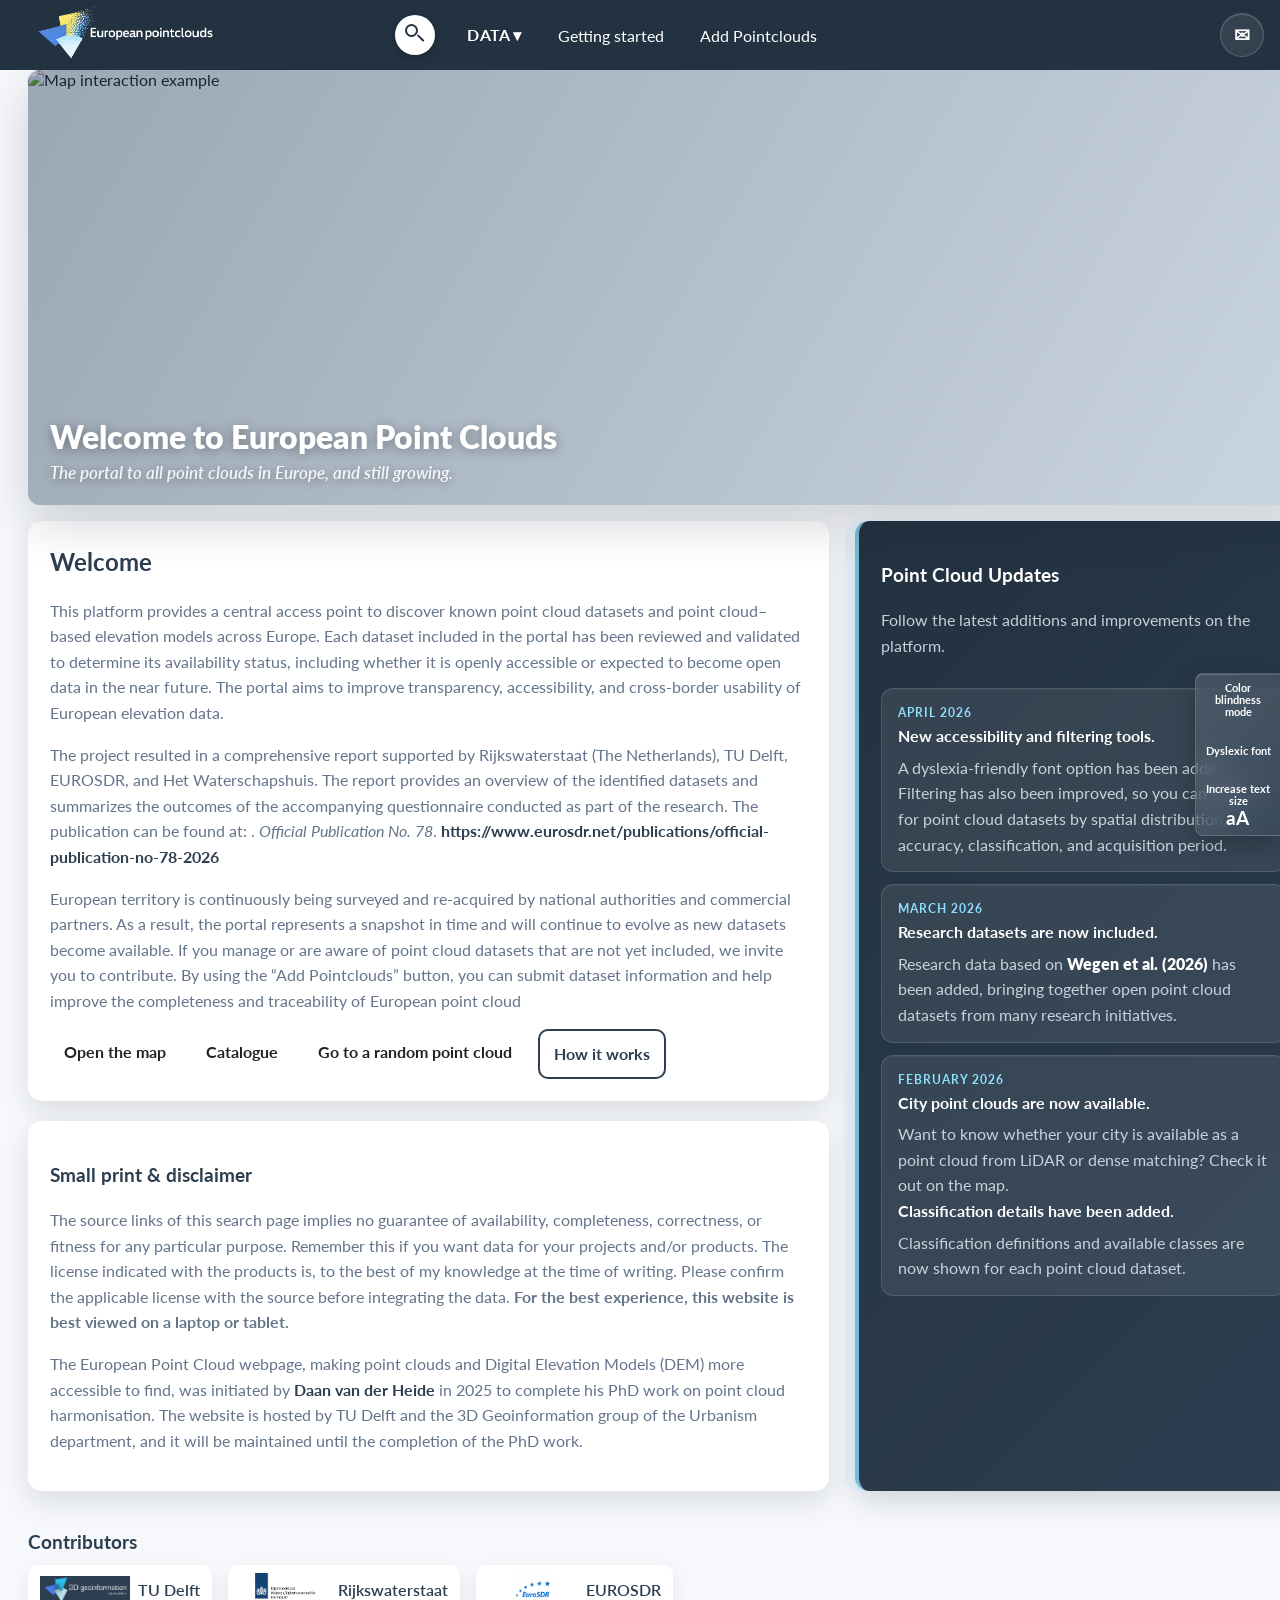
==== commit 16eca329: "hotfix2 error in the source to research data" ====
--- a/website/index.html
+++ b/website/index.html
@@ -5,7 +5,7 @@
   <meta name="viewport" content="width=device-width, initial-scale=1">
   <title>European Point Clouds - Home</title>
   <link rel="icon" type="image/x-icon" href="assets/images/european_pointclouds_icon.ico">
-  <link rel="stylesheet" href="assets/css/styles.css">
+  <link rel="stylesheet" href="assets/css/styles.css?v=20260422f">
 </head>
 <body class="home-page">
   <script src="assets/js/banner.js"></script>
@@ -70,7 +70,7 @@
         <article class="update-item">
           <p class="update-date">March 2026</p>
           <h4>Research datasets are now included.</h4>
-          <p class="muted">Research data based on <a class="inline-link" href="https://doi.org/10.1016/j.isprsjprs.2025.11.003" target="_blank" rel="noopener noreferrer">Wegen et al. (2026)</a> has been added, bringing together open point cloud datasets from many research initiatives.</p>
+          <p class="muted">Research data based on <a class="inline-link update-study-link" href="https://www.isprs.org/publications/archives.aspx" target="_blank" rel="noopener noreferrer">Wegen et al. (2026)</a> has been added, bringing together open point cloud datasets from many research initiatives.</p>
         </article>
 
         <article class="update-item">
--- a/website/assets/css/styles.css
+++ b/website/assets/css/styles.css
@@ -3008,10 +3008,11 @@
 .catalogue-table-wrap {
   margin-top: 16px;
   background: #ffffff;
-  border-radius: 18px;
+  border-radius: 10px;
   border: 1px solid rgba(148, 163, 184, 0.2);
-  box-shadow: 0 18px 40px rgba(15, 23, 42, 0.12);
+  box-shadow: 0 8px 18px rgba(15, 23, 42, 0.08);
   overflow: auto;
+  max-height: calc(100vh - 190px);
 }
 
 .catalogue-table {
@@ -3035,7 +3036,7 @@
   font-weight: 700;
   position: sticky;
   top: 0;
-  z-index: 1;
+  z-index: 2;
 }
 
 .catalogue-sort-btn {
@@ -3044,14 +3045,11 @@
   background: transparent;
   color: inherit;
   cursor: pointer;
+  display: block;
   font: inherit;
   font-weight: 800;
   padding: 0;
   text-align: left;
-  display: flex;
-  justify-content: space-between;
-  align-items: center;
-  gap: 6px;
 }
 
 .catalogue-sort-btn::after {
@@ -3073,6 +3071,11 @@
   color: #0f172a;
 }
 
+.catalogue-table tbody tr {
+  content-visibility: auto;
+  contain-intrinsic-size: 42px;
+}
+
 .catalogue-table td a {
   color: #0369a1;
   font-weight: 700;
@@ -3081,6 +3084,11 @@
 
 .catalogue-table td a:hover {
   text-decoration: underline;
+}
+
+.catalogue-sort-btn::after,
+.catalogue-sort-btn.active::after {
+  content: none;
 }
 
 .catalogue-list {
@@ -3675,6 +3683,11 @@
   font-weight: 700;
 }
 
+.home-page .updates-card .update-study-link {
+  color: #ffffff;
+  font-weight: 800;
+}
+
 .home-page .cta-row {
   display: flex;
   gap: 12px;
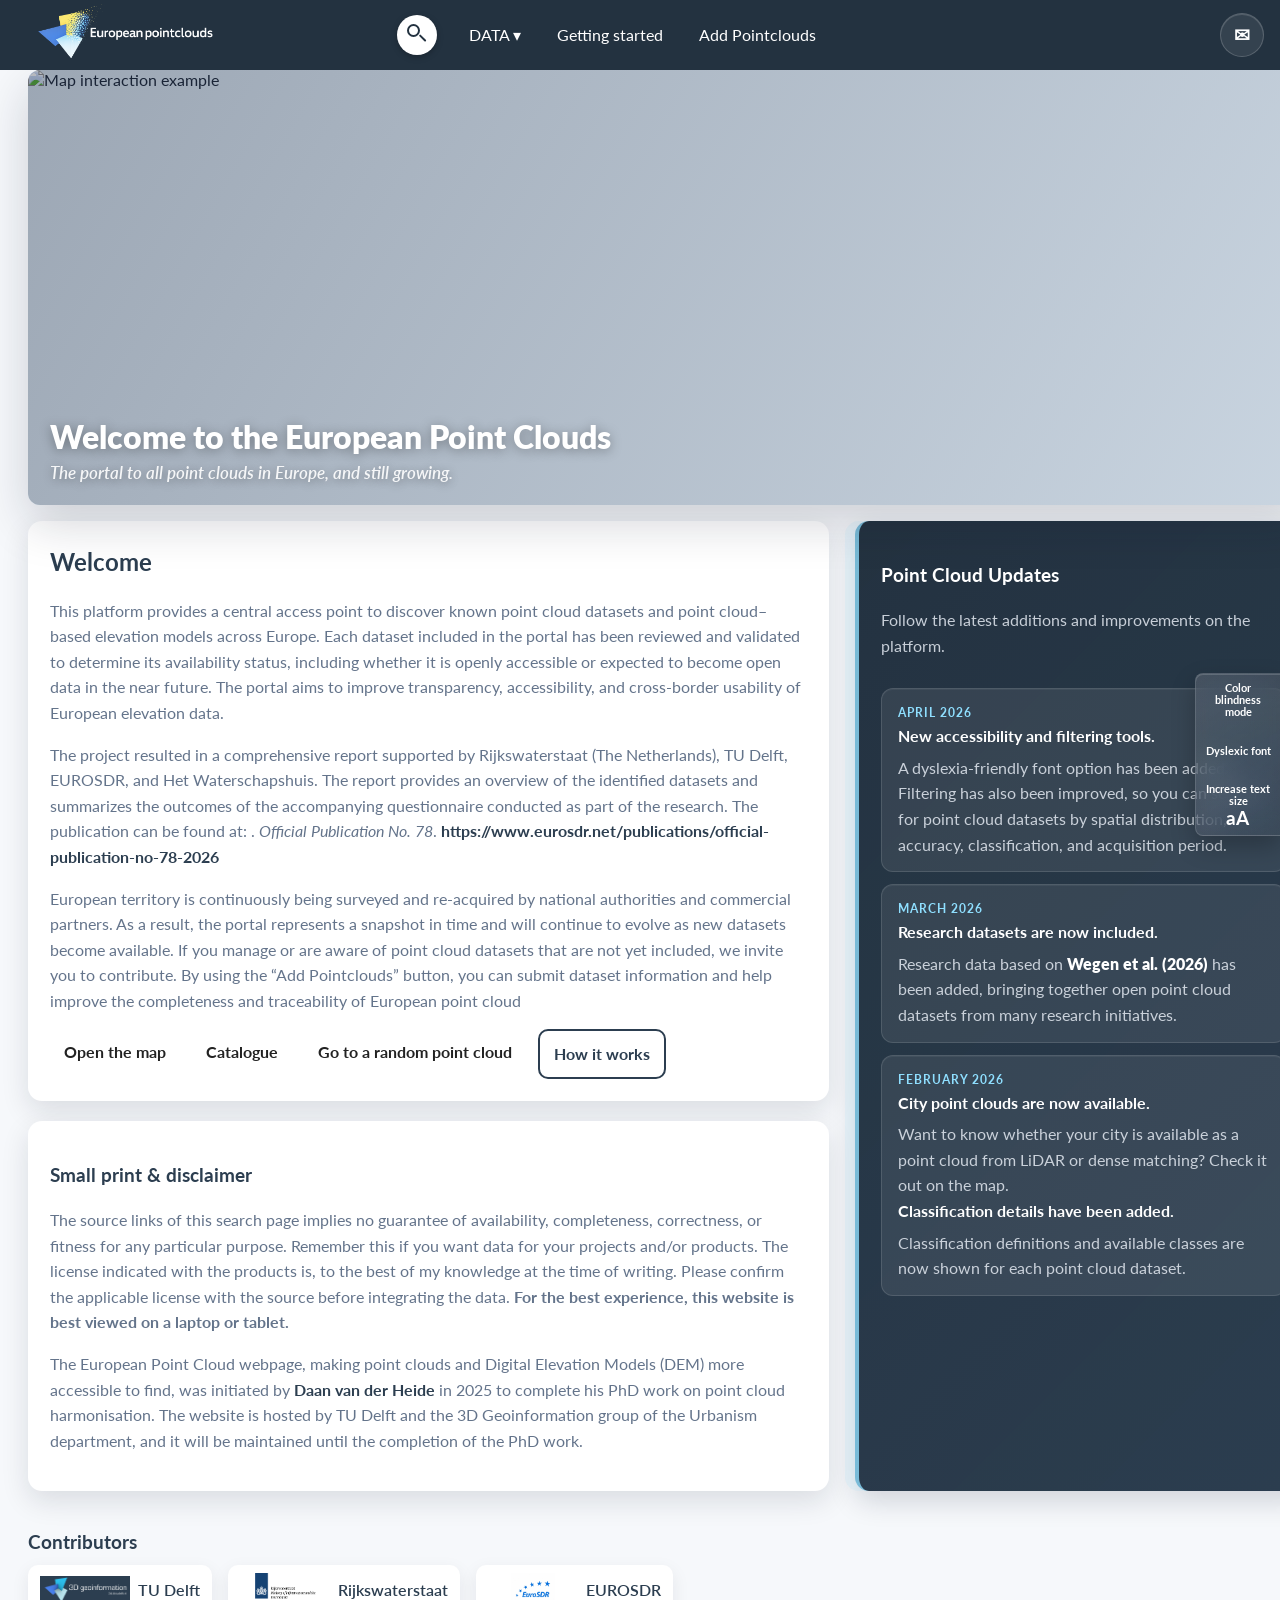
==== commit d3149ec5: "Update index.html" ====
--- a/website/index.html
+++ b/website/index.html
@@ -1,4 +1,4 @@
-<!DOCTYPE html>
+﻿<!DOCTYPE html>
 <html lang="nl">
 <head>
   <meta charset="UTF-8">
@@ -15,7 +15,7 @@
       <img id="bannerImage" src="assets/images/Banner_index/Helmond_AHN5.png" alt="Map interaction example">
       <div class="banner-overlay">
         <div>
-          <h1 class="banner-title">Welcome to European Point Clouds</h1>
+          <h1 class="banner-title">Welcome to the European Point Clouds</h1>
           <p class="banner-subtitle">The portal to all point clouds in Europe, and still growing.</p>
         </div>
       </div>
--- a/website/assets/css/styles.css
+++ b/website/assets/css/styles.css
@@ -488,7 +488,7 @@
   left: auto;
   width: 40vw;
   min-width: 340px;
-  max-width: 800px;
+  max-width: 700px;
   max-height: calc(90vh - 48px);
   background: #2c3e50;
   color: #fff;
@@ -575,70 +575,104 @@
   position: relative;
   border-radius: 10px;
   overflow: hidden;
-  margin-bottom: 12px;
   background: #1f2937;
-}
-
-.info-banner::after {
-  content: "";
-  position: absolute;
-  inset: 0;
-  background: linear-gradient(to top, rgba(0, 0, 0, 0.58), rgba(0, 0, 0, 0.12) 55%, rgba(0, 0, 0, 0.08));
-  pointer-events: none;
+  display: flex;
+  height: 120px;
+}
+
+.info-banner-flag-col {
+  flex: 0 0 auto;
+  aspect-ratio: 320 / 170;
+  max-width: 48%;
+  overflow: hidden;
 }
 
 .info-banner .info-banner-flag {
   display: block;
   width: 100%;
-  height: 170px;
-  object-fit: fill;
+  height: 100%;
+  object-fit: cover;
   object-position: center;
-  background: transparent;
+}
+
+.info-banner-title-col {
+  flex: 1;
+  display: flex;
+  align-items: center;
+  padding: 0 16px;
+  background: #1f2937;
+  overflow: hidden;
+}
+
+.info-banner-title-col--region {
+  flex-direction: column;
+  align-items: flex-start;
+  justify-content: center;
+  gap: 2px;
+}
+
+.info-banner-country-link {
+  background: none;
+  border: none;
+  padding: 0;
+  cursor: pointer;
+  color: rgba(255, 255, 255, 0.65);
+  font-size: 0.78rem;
+  font-weight: 600;
+  letter-spacing: 0.04em;
+  text-transform: uppercase;
+  white-space: nowrap;
+  overflow: hidden;
+  text-overflow: ellipsis;
+  max-width: 100%;
+  text-decoration: underline;
+  text-underline-offset: 2px;
+}
+
+.info-banner-country-link:hover {
+  color: #fff;
 }
 
 .info-banner-title {
-  position: absolute;
-  left: 14px;
-  right: 14px;
-  bottom: 12px;
-  z-index: 1;
   color: #fff;
-  font-size: clamp(1rem, 1.1vw + 0.7rem, 1.35rem);
+  font-size: 1.9rem;
   font-weight: 800;
   line-height: 1.2;
-  text-shadow: 0 2px 6px rgba(0, 0, 0, 0.6);
-}
-
-.info-banner-nav {
-  position: absolute;
-  inset: 0;
-  display: flex;
-  align-items: center;
-  justify-content: space-between;
-  padding: 0 10px;
-  z-index: 2;
-  pointer-events: none;
+  white-space: nowrap;
+  overflow: hidden;
+}
+
+.info-banner-wrapper {
+  display: flex;
+  align-items: center;
+  gap: 6px;
+  margin-bottom: 12px;
+}
+
+.info-banner-wrapper .info-banner {
+  margin-bottom: 0;
+  flex: 1;
+  min-width: 0;
 }
 
 .info-banner-btn {
-  width: 36px;
-  height: 36px;
+  flex-shrink: 0;
+  width: 32px;
+  height: 32px;
   border-radius: 999px;
-  border: 1px solid rgba(255, 255, 255, 0.35);
-  background: rgba(0, 0, 0, 0.34);
+  border: 1px solid rgba(255, 255, 255, 0.18);
+  background: #2d3748;
   color: #fff;
-  font-size: 26px;
+  font-size: 22px;
   line-height: 1;
   display: inline-flex;
   align-items: center;
   justify-content: center;
   cursor: pointer;
-  pointer-events: auto;
-  backdrop-filter: blur(2px);
 }
 
 .info-banner-btn:hover {
-  background: rgba(0, 0, 0, 0.5);
+  background: #3d4f66;
 }
 
 #info .info-intro {
@@ -1533,33 +1567,39 @@
   border: none;
   padding: 6px 12px;
   font-size: 1rem;
+  line-height: 1.5;
   cursor: pointer;
   flex: 0 0 auto;
   white-space: nowrap;
   font-family: inherit;
   text-decoration: none;
+  vertical-align: middle;
+  display: inline-flex;
+  align-items: center;
 }
 
 /* DATA tab + dropdown (styled like 3d.bk.tudelft.nl navbar/dropdown palette) */
-#tab-data {
+#tab-data,
+#tab-info {
+  color: #ffffff;
+}
+
+#tab-data:hover,
+#tab-data:focus,
+#tab-info:hover,
+#tab-info:focus {
+  color: #30bfeb;
+}
+
+#tab-data.active,
+#tab-info.active {
   color: #ffffff;
   font-weight: 700;
-  letter-spacing: 0.2px;
-}
-
-#tab-data:hover,
-#tab-data:focus {
-  color: #30bfeb;
-}
-
-#tab-data.active {
-  color: #30bfeb;
+  border-bottom: 2px solid #fff;
 }
 
 #tab-filter {
   color: #ffffff;
-  font-weight: 700;
-  letter-spacing: 0.2px;
 }
 
 #tab-filter:hover,
@@ -1569,7 +1609,7 @@
 }
 
 #dataMenu {
-  position: absolute;
+  position: fixed;
   top: 0;
   left: 0;
   background:
@@ -2245,7 +2285,16 @@
   box-shadow: 0 2px 8px rgba(0, 0, 0, 0.4);
 }
 
-#tabs button.active {
+#tabs button:hover,
+#tabs button:focus,
+#tabs a:hover,
+#tabs a:focus {
+  color: #30bfeb;
+}
+
+#tabs button.active,
+#tabs a.active {
+  font-weight: 700;
   border-bottom: 2px solid #fff;
 }
 
@@ -2501,7 +2550,7 @@
   }
 
   .map-page .info-banner .info-banner-flag {
-    height: 130px;
+    height: 100%;
   }
 
   .map-page .info-banner-title {
@@ -2849,8 +2898,36 @@
 
 html.a11y-colorblind #tab-data:hover,
 html.a11y-colorblind #tab-data:focus,
-html.a11y-colorblind #tab-data.active {
+html.a11y-colorblind #tab-data.active,
+html.a11y-colorblind #tab-info:hover,
+html.a11y-colorblind #tab-info:focus,
+html.a11y-colorblind #tab-info.active {
   color: #EE6677;
+}
+
+html.a11y-colorblind .category-region {
+  color: #AA3377;
+}
+
+html.a11y-colorblind .category-pointcloud {
+  color: #EE6677;
+}
+
+html.a11y-colorblind .category-dem {
+  color: #66CCEE;
+}
+
+html.a11y-colorblind .category-no-info {
+  color: #111827;
+  background: #BBBBBB;
+}
+
+html.a11y-colorblind .research-marker-pin {
+  background: linear-gradient(180deg, #EE6677 0%, #AA3377 100%);
+}
+
+html.a11y-colorblind .legend-research-pin {
+  background: #EE6677;
 }
 
 html.a11y-colorblind .home-page {
@@ -2930,6 +3007,22 @@
   background: #7F7F7F;
 }
 
+html.a11y-colorblind .swatch.pc {
+  background: #EE6677;
+}
+
+html.a11y-colorblind .swatch.dem {
+  background: #66CCEE;
+}
+
+html.a11y-colorblind .swatch.region {
+  background: #AA3377;
+}
+
+html.a11y-colorblind .swatch.noinfo {
+  background: #BBBBBB;
+}
+
 .swatch.research {
   background: transparent;
   border-radius: 0;
@@ -2940,22 +3033,12 @@
 }
 
 .legend-research-pin {
-  position: relative;
-  width: 12px;
-  height: 12px;
-  border-radius: 999px 999px 999px 0;
-  background: linear-gradient(180deg, #7dd3fc 0%, #2563eb 100%);
-  border: 1.5px solid rgba(255, 255, 255, 0.85);
-  box-shadow: 0 4px 10px rgba(15, 23, 42, 0.28);
-  transform: rotate(-45deg);
-}
-
-.legend-research-pin::after {
-  content: "";
-  position: absolute;
-  inset: 2.5px;
-  border-radius: 999px;
-  background: rgba(255, 255, 255, 0.92);
+  width: 14px;
+  height: 14px;
+  border-radius: 50%;
+  background: #1B9E77;
+  border: 2px solid rgba(255, 255, 255, 0.85);
+  box-shadow: 0 2px 6px rgba(15, 23, 42, 0.28);
 }
 
 #helpModal button {
@@ -3834,6 +3917,22 @@
   font-weight: bold;
 }
 
+html.a11y-colorblind .map-page .category-region {
+  color: #AA3377;
+}
+
+html.a11y-colorblind .map-page .category-pointcloud {
+  color: #EE6677;
+}
+
+html.a11y-colorblind .map-page .category-elevation {
+  color: #66CCEE;
+}
+
+html.a11y-colorblind .map-page .category-no-data {
+  color: #BBBBBB;
+}
+
 /* Final mobile header alignment override for all pages */
 @media (max-width: 768px) {
   #tabs {
